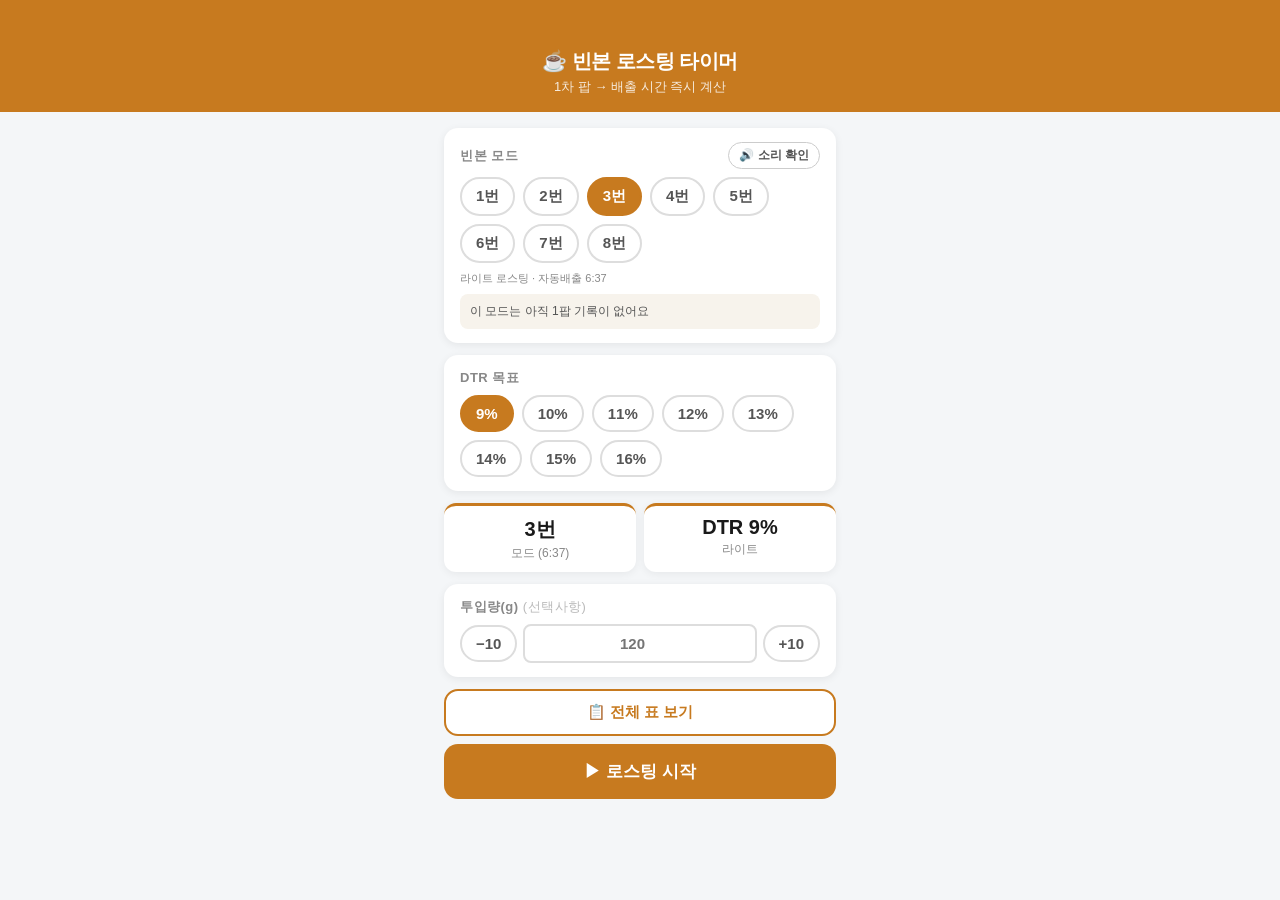
==== binbon_timer.html @ 581e2949 "앱 열 때 새 버전 자동 적용, 버전 표시, 동기화 글자 공간, 타이머 아래 여유 Co-Authored-By: Claude Opus 5.5 <noreply@anthropic.com" ====
<!DOCTYPE html>
<html lang="ko">
<head>
<meta charset="UTF-8">
<meta name="viewport" content="width=device-width, initial-scale=1.0, user-scalable=no">
<meta name="apple-mobile-web-app-capable" content="yes">
<meta name="apple-mobile-web-app-status-bar-style" content="default">
<meta name="apple-mobile-web-app-title" content="빈본타이머">
<title>빈본 로스팅 타이머</title>
<style>
* { margin:0; padding:0; box-sizing:border-box; -webkit-tap-highlight-color:transparent; }
html,body { overflow-x:hidden; width:100%; overscroll-behavior-y:none; }
.pop-hist { margin-top:8px; padding:8px 10px; border-radius:8px; background:#f7f3ec; font-size:12px; color:#555; line-height:1.6; }
.pop-hist .ph-title { font-size:11px; color:#999; font-weight:700; margin-bottom:2px; }
.pop-hist .ph-main { font-size:13px; color:#333; }
.pop-hist .ph-main b { font-size:15px; color:#7A3B10; }
.pop-hist .ph-item { display:inline-block; margin-right:10px; white-space:nowrap; }
.pop-hist .ph-item b { color:#333; }
.pop-hist small { color:#999; font-size:11px; }
.pop-hist .ph-other .ph-item { cursor:pointer; text-decoration:underline dotted #bbb; }
body { font-family:-apple-system,'Apple SD Gothic Neo','Malgun Gothic',sans-serif; background:#f4f6f8; min-height:100vh; display:flex; flex-direction:column; align-items:center; }
.header { width:100%; color:#fff; text-align:center; padding:48px 16px 16px; transition:background 0.3s; position:relative; }
.embedded .header { padding-top:14px; }
.embedded .body { padding-bottom:90px; }
.snd-btn { background:#fff; color:#555; border:1px solid #ccc; border-radius:14px; padding:4px 10px; font-size:12px; font-weight:700; font-family:inherit; cursor:pointer; letter-spacing:0; }
.header h1 { font-size:20px; font-weight:800; letter-spacing:-0.5px; }
.header p { font-size:13px; opacity:0.85; margin-top:3px; }
.body { width:100%; max-width:420px; padding:16px 14px 40px; }
.sec { background:#fff; border-radius:14px; padding:14px 16px; margin-bottom:12px; box-shadow:0 2px 8px rgba(0,0,0,0.07); }
.lbl { font-size:13px; font-weight:700; color:#888; margin-bottom:8px; letter-spacing:0.5px; }
.btn-row { display:flex; gap:8px; flex-wrap:wrap; }
.chip { padding:8px 14px; border-radius:20px; border:2px solid #ddd; background:#fff; color:#555; font-size:15px; font-weight:700; cursor:pointer; font-family:inherit; }
.bean-btn { width:100%; padding:10px 14px; border-radius:10px; border:2px solid #ddd; background:#fff; color:#555; font-size:15px; font-weight:700; cursor:pointer; text-align:left; font-family:inherit; margin-bottom:6px; }
.warn-box { margin-top:10px; font-size:13px; color:#e05c00; font-weight:700; background:#fff8f0; border-radius:8px; padding:8px 12px; }
.info-row { display:flex; gap:8px; margin-bottom:12px; }
.info-card { flex:1; background:#fff; border-radius:12px; padding:10px 12px; text-align:center; box-shadow:0 2px 8px rgba(0,0,0,0.06); }
.info-val { font-size:20px; font-weight:800; color:#1a1a1a; }
.info-lab { font-size:12px; color:#888; margin-top:2px; }
.table-btn { width:100%; padding:12px; border-radius:14px; border:2px solid; background:#fff; font-size:15px; font-weight:700; cursor:pointer; margin-bottom:8px; font-family:inherit; }
.start-btn { width:100%; padding:16px; border-radius:14px; border:none; color:#fff; font-size:17px; font-weight:800; cursor:pointer; font-family:inherit; }
/* 로스팅 화면 */
.timer-box { background:#fff; border-radius:14px; padding:16px 16px 14px; margin-bottom:12px; text-align:center; box-shadow:0 2px 8px rgba(0,0,0,0.07); }
.remain-num { font-size:64px; font-weight:900; color:#1a1a1a; line-height:1; letter-spacing:-3px; }
.remain-lbl-main { font-size:13px; color:#888; margin-bottom:4px; }
.elapsed-lbl { font-size:15px; color:#bbb; margin-top:6px; }
.elapsed-lbl b { color:#999; }
.pop-btn { width:100%; padding:22px; border-radius:14px; border:none; color:#fff; font-size:20px; font-weight:900; cursor:pointer; margin-bottom:12px; font-family:inherit; }
.pop-info { background:#f0f0f0; border-radius:14px; padding:12px 16px; text-align:center; margin-bottom:12px; font-size:15px; color:#555; }
.result-box { border-radius:14px; padding:14px 16px; margin-bottom:12px; text-align:center; border:2px solid; }
.result-title { font-size:13px; font-weight:700; color:#888; margin-bottom:6px; }
.result-main { font-size:64px; font-weight:900; line-height:1; letter-spacing:-3px; }
.result-sub { font-size:13px; color:#666; margin-top:6px; }
.cd-box { border-radius:14px; padding:12px 16px; margin-bottom:12px; text-align:center; border:2px solid; }
.cd-num { font-size:40px; font-weight:900; letter-spacing:-2px; }
.cd-lbl { font-size:13px; color:#666; margin-top:4px; }
.reset-btn { width:100%; padding:14px; border-radius:14px; background:#eee; color:#444; font-size:17px; font-weight:700; border:none; cursor:pointer; font-family:inherit; margin-top:4px; }
/* 인라인 표 — 다열 공용 (설정 모달 / 로스팅 인라인) */
.inline-table-wrap { overflow-x:auto; margin:0 -2px; }
.itbl { width:100%; border-collapse:collapse; font-size:10px; }
.itbl th { padding:5px 2px; text-align:center; color:#fff; font-size:9px; font-weight:700; border-right:1px solid rgba(255,255,255,0.2); }
.itbl th:last-child { border-right:none; }
.itbl th.sel-col { font-size:10px; border-bottom:3px solid rgba(255,255,255,0.85); }
.itbl td { padding:5px 2px; text-align:center; border-bottom:1px solid #f0f0f0; border-right:1px solid #f0f0f0; vertical-align:middle; }
.itbl td:last-child { border-right:none; }
.itbl td.sel-col { background:#f0faf5; }
.itbl tr.is-ref td { background:#f8f8f8; border-top:2px solid; border-bottom:2px solid; }
.itbl tr.is-ref td.sel-col { background:#e4f5ed; }
.itbl tr.is-hit { background:#fffde7 !important; }
.itbl tr.is-hit td { font-weight:800; border-top:2px solid #f57f17; border-bottom:2px solid #f57f17; }
.itbl tr.is-hit td.sel-col { background:#fffde7 !important; }
.dev-b { display:inline-block; border-radius:3px; padding:1px 3px; font-size:9px; font-weight:700; margin-bottom:2px; }
.pop-main { font-size:12px; font-weight:800; line-height:1.2; }
.pop-sub-s { font-size:9px; color:#888; }
.rem-val { font-size:12px; font-weight:800; line-height:1.2; }
.rem-val.over { color:#e05c00; }
.rem-sub-s { font-size:9px; color:#888; }
/* 로스팅 화면 — 3열 와이드 표 */
.itbl.wide { font-size:13px; }
.itbl.wide th { padding:8px 4px; font-size:11px; }
.itbl.wide th.sel-col { font-size:12px; }
.itbl.wide td { padding:7px 4px; }
.itbl.wide .dev-b { font-size:11px; padding:2px 5px; margin-bottom:3px; }
.itbl.wide .pop-main { font-size:15px; }
.itbl.wide .pop-sub-s { font-size:10px; }
.itbl.wide .rem-val { font-size:15px; }
.itbl.wide .rem-sub-s { font-size:10px; }
.tbl-legend { margin-top:8px; padding:8px 10px; background:#f8f8f8; border-radius:8px; }
.tbl-legend p { font-size:10px; color:#444; line-height:1.8; }
.tbl-warn { margin-top:6px; font-size:10px; color:#c05000; font-weight:600; background:#fff8f0; border-radius:6px; padding:5px 8px; }
/* 설정화면 모달 */
.modal-overlay { position:fixed; top:0; left:0; width:100%; height:100%; background:rgba(0,0,0,0.55); z-index:100; display:flex; align-items:flex-end; }
.modal { background:#fff; width:100%; max-height:88vh; border-radius:20px 20px 0 0; overflow-y:auto; padding:16px 12px 32px; }
.modal-header { display:flex; justify-content:space-between; align-items:center; margin-bottom:8px; padding:0 4px; }
.modal-title { font-size:17px; font-weight:800; }
.modal-close { font-size:24px; color:#888; cursor:pointer; padding:2px 8px; line-height:1; }
.modal-meta { font-size:13px; color:#888; text-align:center; margin-bottom:10px; }
.pred-box{background:#eef4fb;border:1px solid #c5d8ee;border-radius:10px;padding:9px 11px;margin-top:8px;font-size:13px;color:#24476b;line-height:1.5}
.pred-box b{color:#0d3c6e}
.pred-src{font-size:11px;color:#6b86a3}
.pred-warn{margin-top:4px;color:#b3261e;font-size:12px;font-weight:700}
.zone-note{margin-top:6px;font-size:14px;font-weight:800;color:#1565c0}
.early-warn{margin:-4px 0 10px;text-align:center;font-size:12px;color:#b3261e}
.realpop-row{display:flex;justify-content:flex-end;align-items:center;gap:6px;margin:-4px 2px 12px;font-size:11px;color:#999}
.realpop-btn{padding:5px 10px;border-radius:8px;border:1px solid #bbb;background:#fff;color:#555;font-size:12px;font-weight:700;font-family:inherit;cursor:pointer}
.realpop-btn:disabled{opacity:.35}
</style>
</head>
<body>
<div class="header" id="hdr">
  <h1 id="hdr-title">☕ 빈본 로스팅 타이머</h1>
  <p id="hdr-sub">1차 팝 → 배출 시간 즉시 계산</p>
</div>
<div class="body" id="app"></div>
<div id="modal-area"></div>

<script>
let beansList=[],roastsList=[];
if(window.parent!==window)document.documentElement.classList.add('embedded');  // 커피 로그 안에서는 머리 여백 줄임

/* ── 지난 1팝 기록 (2026-11-04) ──
   로스팅 기록의 pop_time은 빈본 화면의 '잔여'(time_basis '진행'이면 경과 → 잔여로 환산).
   프로세스는 생두 목록의 process로 분류. 평균은 기록 5건 이상이면 IQR 이상치 제외 */
let _popRows=null;
function _sec(t){const p=String(t||'').trim().split(':');return p.length===2?(+p[0])*60+(+p[1]):null;}
function _norm(s){return String(s||'').toLowerCase().replace(/[\s\[\]().,·_#-]/g,'');}
function procGroup(p,name){
  const s=(p||'')+' '+(name||'');
  if(/anaerobic|무산소|carbonic|thermal|infus|double ferm/i.test(s))return '무산소';
  if(/natural|내추럴|cascada/i.test(s))return '내추럴';
  if(/honey|허니/i.test(s))return '허니';
  if(/wash|워시드/i.test(s))return '워시드';
  return '기타';
}
function findBeanFor(name){
  const k=_norm(name);
  return beansList.find(b=>b.name===name)||beansList.find(b=>_norm(b.name)===k)
    ||beansList.find(b=>{const bk=_norm(b.name);return bk.startsWith(k)||k.startsWith(bk);});
}
function popRows(){
  if(_popRows)return _popRows;
  _popRows=[];
  roastsList.forEach(r=>{
    const m=+r.mode;if(!MODES[m]||!r.pop_time)return;
    const ae=MODES[m].autoEject,t=_sec(r.pop_time);if(t===null)return;
    const rem=r.time_basis==='진행'?ae-t:t;if(!(rem>0&&rem<ae))return;
    const b=findBeanFor(r.bean_name);
    _popRows.push({m,rem,bean:b?b.name:r.bean_name,proc:procGroup(b&&b.process,r.bean_name)});
  });
  return _popRows;
}
function popAvg(list){
  let a=list.slice().sort((x,y)=>x-y);
  if(a.length>=5){const q=p=>{const i=(a.length-1)*p,l=Math.floor(i),h=Math.ceil(i);return a[l]+(a[h]-a[l])*(i-l);};
    const q1=q(.25),q3=q(.75),k=1.5*(q3-q1);a=a.filter(x=>x>=q1-k&&x<=q3+k);}
  return a.reduce((s,x)=>s+x,0)/a.length;
}
/* ── 예상 1팝 · 주의 (2026-11-07) ──
   같은 생두(같은 묶음 구매분 포함)+같은 모드 → 같은 생두 다른 모드 → 같은 모드+같은 프로세스 평균.
   1팝 시점을 믿기 어려운 옛 기록(pop_unreliable)은 뺌. 값은 경과(초) */
function beanFamily(name){
  const b=findBeanFor(name);if(!b)return {ids:new Set(),names:new Set([name])};
  const fam=beansList.filter(x=>x.id===b.id||(b.group_name&&x.group_name===b.group_name));
  return {ids:new Set(fam.map(x=>x.id)),names:new Set(fam.map(x=>x.name)),bean:b,multi:fam.length>1};
}
function roastInFamily(r,f){return r.bean_id?f.ids.has(r.bean_id):f.names.has(r.bean_name);}
function roastPopElapsed(r){
  const m=+r.mode;if(!MODES[m]||!r.pop_time)return null;
  const ae=MODES[m].autoEject,t=_sec(r.pop_time);if(t===null)return null;
  const rem=r.time_basis==='진행'?ae-t:t;if(!(rem>0&&rem<ae))return null;
  return ae-rem;
}
let _predKey='',_predVal=null;
function predictPop(beanName,modeKey){
  const key=beanName+'|'+modeKey+'|'+roastsList.length;
  if(key===_predKey)return _predVal;
  _predKey=key;_predVal=null;
  if(!beanName)return null;
  const f=beanFamily(beanName);
  const mine=roastsList.filter(r=>roastInFamily(r,f));
  const ok=mine.filter(r=>!r.pop_unreliable);
  const same=ok.filter(r=>+r.mode===modeKey).map(roastPopElapsed).filter(x=>x!=null);
  let out=null;
  if(same.length)out={min:Math.min(...same),max:Math.max(...same),n:same.length,src:`같은 생두·${modeKey}번 모드 ${same.length}회`+(f.multi?' (다른 구매분 포함)':'')};
  else{
    const oth=ok.filter(r=>MODES[+r.mode]).map(r=>({m:+r.mode,e:roastPopElapsed(r)})).filter(x=>x.e!=null);
    if(oth.length){const es=oth.map(x=>x.e);out={min:Math.min(...es),max:Math.max(...es),n:oth.length,src:`같은 생두 다른 모드(${[...new Set(oth.map(x=>x.m))].sort().join('·')}번) ${oth.length}회 — 참고용`};}
    else{
      const proc=procGroup(f.bean&&f.bean.process,beanName);
      const rows=popRows().filter(r=>r.m===modeKey&&r.proc===proc);
      if(rows.length){const avg=MODES[modeKey].autoEject-popAvg(rows.map(r=>r.rem));out={min:Math.round(avg),max:Math.round(avg),n:rows.length,src:`${modeKey}번 모드·${proc} 평균 ${rows.length}회`};}
    }
  }
  // 주의: 이 생두(묶음)의 가짜 팝 · 1팝 소리 약함
  const warns=[];
  const fp=mine.filter(r=>r.false_pop);
  if(fp.length){const pts=[].concat(...fp.map(r=>(r.false_pop_times||[]).map(t=>'잔여 '+t))).concat(fp.map(r=>r.false_pop_note).filter(Boolean));
    warns.push(`가짜 팝 있었음 ${fp.length}회${pts.length?' — '+[...new Set(pts)].join(' · '):''}`);}
  const wp=mine.filter(r=>r.weak_pop).length;if(wp)warns.push(`1팝 소리 약함 ${wp}회`);
  _predVal=out||warns.length?{...(out||{}),has:!!out,warns}:null;
  return _predVal;
}
function predHtml(){
  const p=predictPop(S.beanName,S.modeKey);if(!p)return '';
  const ae=MODES[S.modeKey].autoEject;
  const rng=p.has?(p.min===p.max?`경과 <b>${fmt(p.min)}</b> (잔여 ${fmt(ae-p.min)})`:`경과 <b>${fmt(p.min)} ~ ${fmt(p.max)}</b> (잔여 ${fmt(ae-p.min)} ~ ${fmt(ae-p.max)})`):'';
  return `<div class="pred-box">${p.has?`🔔 예상 1팝 ${rng}<div class="pred-src">${p.src} · 30초 전부터 알려줌</div>`:''}${p.warns.map(w=>`<div class="pred-warn">⚠ ${w}</div>`).join('')}</div>`;
}
// 모드 아래: 프로세스별 평균 1팝 (신규 생두 참고용)
function modePopHtml(){
  const rows=popRows().filter(r=>r.m===S.modeKey);
  if(!rows.length)return `<div class="pop-hist">이 모드는 아직 1팝 기록이 없어요</div>`;
  const parts=['워시드','내추럴','허니','무산소','기타'].map(p=>{
    const a=rows.filter(r=>r.proc===p).map(r=>r.rem);
    return a.length?`<span class="ph-item"><b>${p}</b> ${fmt(popAvg(a))} <small>${a.length}회</small></span>`:'';
  }).join('');
  return `<div class="pop-hist"><div class="ph-title">1팝 평균 (빈본 잔여)</div>${parts}</div>`;
}
// 생두 선택 아래: 이 생두의 지난 1팝
function beanPopHtml(){
  if(!S.beanName)return '';
  const all=popRows().filter(r=>r.bean===S.beanName);
  const b=beansList.find(x=>x.name===S.beanName);
  const proc=procGroup(b&&b.process,S.beanName);
  if(!all.length)return `<div class="pop-hist">이 생두는 1팝 기록이 없어요 — 위 <b>${proc}</b> 평균을 참고하세요</div>`;
  const cur=all.filter(r=>r.m===S.modeKey).map(r=>r.rem);
  const curHtml=cur.length
    ?`<div class="ph-main">${MODES[S.modeKey].label} 모드 1팝 평균 <b>${fmt(popAvg(cur))}</b> <small>(${cur.length}회${cur.length>1?`, ${fmt(Math.min(...cur))}~${fmt(Math.max(...cur))}`:''})</small></div>`
    :`<div class="ph-main">${MODES[S.modeKey].label} 모드로는 아직 안 볶았어요 — ${proc} 평균 참고</div>`;
  const others=[...new Set(all.map(r=>r.m))].filter(m=>m!==S.modeKey).sort((x,y)=>x-y).map(m=>{
    const a=all.filter(r=>r.m===m).map(r=>r.rem);
    return `<span class="ph-item" onclick="S.modeKey=${m};S.dtr=MODE_DTRS[${m}].list[0];render()">${m}번 ${fmt(popAvg(a))} <small>${a.length}회</small></span>`;
  }).join('');
  return `<div class="pop-hist"><div class="ph-title">이 생두의 지난 1팝 (빈본 잔여 · ${proc})</div>${curHtml}${others?`<div class="ph-other">다른 모드: ${others}</div>`:''}</div>`;
}
window.addEventListener('message',function(e){
  if(!e.data)return;
  // 상단 미니바(부모창)의 1차 팝 버튼
  if(e.data.type==='timer_pop'){
    if(S.screen==='running'&&S.popElapsed===null)handlePop();
    return;
  }
  if(e.data.type==='timer_realpop'){handleRealPop();render();return;}
  // 부모창(빈본 탭 계획)에서 다음 배치 값 넣기 — 시작 화면일 때만
  if(e.data.type==='plan_apply'){
    if(S.screen!=='setup')return;
    const d=e.data;
    if(d.bean_name&&beansList.some(b=>b.name===d.bean_name))S.beanName=d.bean_name;
    if(MODES[d.mode]){S.modeKey=d.mode;}
    if(d.dtr)S.dtr=+d.dtr;
    if(d.input_g)S.inputG=String(d.input_g);
    S.planLabel=d.label||'';
    render();return;
  }
  if(e.data.type!=='beans_list')return;
  beansList=e.data.beans||[];
  if(e.data.roasts)roastsList=e.data.roasts;
  _popRows=null;  // 생두/로스팅 목록이 바뀌면 1팝 통계 다시 계산
  if(S.screen==='setup')render();
});

// 로스팅 중 상태를 부모창(커피 로그)에 전달 → 다른 탭에서 상단 미니바로 표시
function postTimerState(){
  if(window.parent===window)return;
  const ae=MODES[S.modeKey].autoEject;
  window.parent.postMessage({type:'timer_state',
    active:S.screen!=='setup',mode:MODES[S.modeKey].label,dtr:S.dtr,
    remain:Math.max(0,ae-S.elapsed),popped:S.popElapsed!==null,
    over:!!(S.result&&S.result.over),countdown:S.countdown,countdownDone:S.countdownDone,
    zone:inPopZone(),realLock:S.popElapsed!==null?realPopLockLeft():0},'*');
}

// 로스팅 중 아래로 당겨 새로고침 차단 (타이머가 날아가면 안 됨)
let _tY=0,_tX=0;
document.addEventListener('touchstart',e=>{_tY=e.touches[0].clientY;_tX=e.touches[0].clientX;},{passive:true});
document.addEventListener('touchmove',e=>{
  if(S.screen==='setup')return;
  const dy=e.touches[0].clientY-_tY,dx=e.touches[0].clientX-_tX;
  if(dy<=0||Math.abs(dy)<Math.abs(dx))return;
  if((window.scrollY||document.documentElement.scrollTop)>0)return;
  for(let el=e.target;el&&el!==document.body;el=el.parentElement){if(el.scrollTop>0)return;}
  e.preventDefault();
},{passive:false});

const MODES = {
  1:{label:"1번",autoEject:460},
  2:{label:"2번",autoEject:445},
  3:{label:"3번",autoEject:397},
  4:{label:"4번",autoEject:406},
  5:{label:"5번",autoEject:470},
  6:{label:"6번",autoEject:363},
  7:{label:"7번",autoEject:406},
  8:{label:"8번",autoEject:459},
};
// 모드별 DTR 선택 목록 (2026-08-24 확정: 원두종류 대신 모드+DTR로만 구성)
const MODE_DTRS = {
  1:{group:"라이트",list:[9,10,11,12,13,14,15,16]},      // 2026-11-04: 9% 추가, 17%↑ 삭제
  2:{group:"라이트",list:[9,10,11,12,13,14,15,16]},             // 2026-11-07: 9% 추가
  3:{group:"라이트",list:[9,10,11,12,13,14,15,16]},             // 2026-11-07: 9% 추가
  4:{group:"미디움",list:[12,13,14,15,16,17,18,19]},            // 2026-11-07: 12~19 1%씩
  5:{group:"미디움",list:[13,14,15,16,17,18,19,20]},            // 2026-11-07: 13~20 1%씩
  6:{group:"미디움",list:[15,16,17,18,19,20,22,24]},            // 2026-11-07: 15~20 + 22·24, 다크→미디움
  7:{group:"다크",list:[18,20,22,24,26,28]},             // 2026-11-04: 18% 추가, 30%↑ 삭제
  8:{group:"다크",list:[20,22,24,26,28,30,32,34]},       // 2026-11-04: 20% 추가, 35% 삭제
};
const GROUP_COLOR = {"라이트":"#C77A1F","미디움":"#7A3B10","다크":"#4A2408"};
function currentGroup(){return MODE_DTRS[S.modeKey].group;}
function currentColor(){return GROUP_COLOR[currentGroup()];}
const POP_ROWS = {
  1:{rows:[70,65,60,55,50,45,40,35,30],center:50},
  2:{rows:[75,70,65,60,55,50,45,40,35],center:55},
  3:{rows:[87,82,77,72,67,62,57,52,47],center:67},
  4:{rows:[91,86,81,76,71,66,61,56,51],center:71},
  5:{rows:[110,105,100,95,90,85,80,75,70],center:90},
  6:{rows:[123,118,113,108,103,98,93,88,83],center:103},
  7:{rows:[131,126,121,116,111,106,101,96,91],center:111},
  8:{rows:[149,144,139,134,129,124,119,114,109],center:129},
};
let S={screen:"setup",modeKey:3,dtr:MODE_DTRS[3].list[0],
  elapsed:0,popElapsed:null,result:null,countdown:null,countdownDone:false,showTable:false,
  beanName:'',inputG:'',outputG:'100'};
let timerIv=null,cdIv=null,startTime=null,audioCtx=null,wakeLock=null;

async function requestWakeLock(){
  try{
    wakeLock=await navigator.wakeLock.request('screen');
    wakeLock.addEventListener('release',()=>{wakeLock=null;});
  }catch(e){}
}
function releaseWakeLock(){
  if(wakeLock){wakeLock.release().catch(()=>{});wakeLock=null;}
}
document.addEventListener('visibilitychange',()=>{
  if(document.visibilityState==='visible'){
    if(S.screen==='running'&&!wakeLock)requestWakeLock();
    if(audioCtx&&audioCtx.state!=='running')audioCtx.resume();
    if(S.screen==='running'&&_silentEl&&_silentEl.paused){const pr=_silentEl.play();if(pr&&pr.catch)pr.catch(()=>{});}
  }
});

function fmt(s){
  const a=Math.abs(Math.round(s)),m=Math.floor(a/60),sec=a%60;
  return `${m}:${String(sec).padStart(2,"0")}`;
}
function calcEject(popSec,dtr,autoEject){
  const ej=popSec/(1-dtr/100),dev=Math.round(ej-popSec),rem=autoEject-Math.round(ej);
  return{dev,rem,over:rem<0,ejSec:Math.round(ej)};
}
/* ── 아이폰 무음 모드에서도 소리 (2026-11-07) ──
   iOS는 무음 스위치가 켜져 있으면 웹 소리(Web Audio)를 끔 → 로스팅 시작·소리 확인 버튼을 누를 때
   ① 오디오 세션을 '재생'으로 지정(Safari 17+) ② 소리 없는 오디오를 반복 재생(옛 iOS용) 해서 음악처럼 나오게 함.
   동기 호출만 하고 기다리지 않음 → 시작 버튼 동작은 그대로 */
let _silentEl=null;
function silentWavURL(){
  const n=4000,buf=new Uint8Array(44+n),v=new DataView(buf.buffer);
  const w=(o,t)=>{for(let i=0;i<t.length;i++)buf[o+i]=t.charCodeAt(i);};
  w(0,'RIFF');v.setUint32(4,36+n,true);w(8,'WAVE');w(12,'fmt ');v.setUint32(16,16,true);v.setUint16(20,1,true);v.setUint16(22,1,true);
  v.setUint32(24,8000,true);v.setUint32(28,8000,true);v.setUint16(32,1,true);v.setUint16(34,8,true);w(36,'data');v.setUint32(40,n,true);
  buf.fill(128,44);let b='';buf.forEach(x=>b+=String.fromCharCode(x));return 'data:audio/wav;base64,'+btoa(b);
}
function unlockAudio(){
  try{if(navigator.audioSession)navigator.audioSession.type='playback';}catch(e){}
  try{
    if(!_silentEl){_silentEl=new Audio(silentWavURL());_silentEl.loop=true;_silentEl.setAttribute('playsinline','');_silentEl.preload='auto';}
    const pr=_silentEl.play();if(pr&&pr.catch)pr.catch(()=>{});
  }catch(e){}
  try{
    if(!audioCtx)audioCtx=new(window.AudioContext||window.webkitAudioContext)();
    if(audioCtx.state!=='running')audioCtx.resume();
  }catch(e){}
}
function stopSilentAudio(){try{if(_silentEl)_silentEl.pause();}catch(e){}}
function soundCheck(){unlockAudio();beep(880,0.18,0.9);setTimeout(()=>beep(1200,0.3,1),250);}
function beep(freq=880,dur=0.15,vol=0.7){
  try{
    if(!audioCtx)audioCtx=new(window.AudioContext||window.webkitAudioContext)();
    if(audioCtx.state==='suspended')audioCtx.resume();
    const o=audioCtx.createOscillator(),g=audioCtx.createGain();
    o.connect(g);g.connect(audioCtx.destination);
    o.frequency.value=freq;
    g.gain.setValueAtTime(vol,audioCtx.currentTime);
    g.gain.exponentialRampToValueAtTime(0.001,audioCtx.currentTime+dur);
    o.start();o.stop(audioCtx.currentTime+dur);
  }catch(e){}
}

function isSoldOut(b){return b&&b.status==='소진';}
function selectedSoldOut(){return !!S.beanName&&isSoldOut(beansList.find(b=>b.name===S.beanName));}
// 생두 선택 단계에서 소진 여부 확인 (로스팅 시작 버튼은 빈본 구동 직후 누르므로 절대 막지 않음)
function selectBean(sel){
  const name=sel.value;
  if(name&&isSoldOut(beansList.find(b=>b.name===name))
     &&!confirm(`'${name}'은(는) 재고가 소진된 생두입니다.\n그래도 이 생두로 로스팅할까요?`)){
    sel.value=S.beanName;return;
  }
  S.beanName=name;render();
}
function doStart(){
  clearInterval(timerIv);clearInterval(cdIv);
  Object.assign(S,{elapsed:0,popElapsed:null,result:null,countdown:null,countdownDone:false,showTable:false,screen:"running",
    falsePops:[],popAt:0,zoneAlerted:false,earlyWarn:false,predRun:_predVal&&_predVal.has?_predVal:null});
  startTime=Date.now();
  unlockAudio();   // 무음 모드에서도 알림 소리 (버튼 누른 순간에만 켤 수 있음)
  timerIv=setInterval(()=>{S.elapsed=Math.floor((Date.now()-startTime)/1000);zoneTick();render();},200);
  requestWakeLock();
  beep(660,0.2);render();
  window.scrollTo(0,0);
}
/* 1팝 예상 구간: 예상 최소 30초 전부터 (소리 1번) */
function inPopZone(){const p=S.predRun;return !!(p&&S.popElapsed===null&&S.elapsed>=p.min-30);}
function zoneTick(){if(inPopZone()&&!S.zoneAlerted){S.zoneAlerted=true;beep(1000,0.25,0.8);}}
function handlePop(){
  if(S.popElapsed!==null)return;
  S.popElapsed=S.elapsed;S.popAt=Date.now();beep(660,0.2);
  S.earlyWarn=!!(S.predRun&&S.popElapsed<S.predRun.min-60);
  startEjectCountdown();
}
/* 가짜 팝이었을 때: 지금을 진짜 1팝으로. 앞 시점은 가짜로 남김. 1팝 직후 3초는 잠금 */
function realPopLockLeft(){return Math.max(0,3-Math.floor((Date.now()-(S.popAt||0))/1000));}
function handleRealPop(){
  if(S.screen!=='running'||S.popElapsed===null||realPopLockLeft()>0)return;
  (S.falsePops=S.falsePops||[]).push(S.popElapsed);
  S.popElapsed=S.elapsed;S.popAt=Date.now();S.earlyWarn=false;beep(660,0.2);
  startEjectCountdown();
}
function startEjectCountdown(){
  clearInterval(cdIv);S.countdown=null;S.countdownDone=false;
  const ae=MODES[S.modeKey].autoEject;
  S.result=calcEject(S.popElapsed,S.dtr,ae);
  if(!S.result.over){
    const target=S.result.ejSec;
    cdIv=setInterval(()=>{
      const left=target-Math.floor((Date.now()-startTime)/1000);
      S.countdown=left;
      if(left<=10&&left>0)beep(880,0.12,0.6);
      if(left<=0){
        clearInterval(cdIv);S.countdownDone=true;
        [0,500,1000,1500,2000,2500].forEach(t=>setTimeout(()=>beep(1200,0.4,1),t));
      }
      render();
    },500);
  }
  render();
}
function handleReset(){
  clearInterval(timerIv);clearInterval(cdIv);stopSilentAudio();
  releaseWakeLock();
  Object.assign(S,{screen:"setup",elapsed:0,popElapsed:null,result:null,countdown:null,countdownDone:false,showTable:false,outputG:'100'});
  render();
  window.scrollTo(0,0);
}

function adjOutput(delta){
  const cur=parseFloat(S.outputG)||0;
  S.outputG=String(Math.max(0.1,Math.round((cur+delta)*10)/10));
  render();
}
function setOutput(v){S.outputG=String(v);render();}

function calcTimerDtrLoss(){
  const ae=MODES[S.modeKey].autoEject;
  const popSec=S.popElapsed;
  const ejSec=S.result?S.result.ejSec:null;
  let dtr=null,loss=null;
  if(popSec!==null&&S.result){
    dtr=S.result.over?((ae-popSec)/ae*100).toFixed(1):String(S.dtr);  // 목표대로면 목표값, 자동배출이면 1팝 잔여÷자동배출
  }
  const ig=parseFloat(S.inputG)||0;
  const og=parseFloat(S.outputG)||0;
  if(ig>0&&og>0) loss=((ig-og)/ig*100).toFixed(1);
  return{dtr,loss};
}

function sendRoastLog(){
  const ae=MODES[S.modeKey].autoEject;
  const {dtr,loss}=calcTimerDtrLoss();
  const popSec=S.popElapsed;
  const ejSec=S.result?S.result.ejSec:null;
  const fmtRem=s=>s!==null?fmt(ae-s):null;
  // 시작 = 로스팅 시작 버튼 누른 시각, 끝 = 배출 시각(계산된 배출, 1팝 없음/초과면 자동배출)
  const st=new Date(startTime||Date.now());
  const endSec=(S.result&&!S.result.over&&ejSec!==null)?ejSec:ae;
  const hm=d=>String(d.getHours()).padStart(2,'0')+':'+String(d.getMinutes()).padStart(2,'0');
  const data={
    date:st.getFullYear()+'-'+String(st.getMonth()+1).padStart(2,'0')+'-'+String(st.getDate()).padStart(2,'0'),
    start_time:startTime?hm(st):'',
    end_time:startTime?hm(new Date(startTime+endSec*1000)):'',
    bean_name:S.beanName||'',
    mode:String(S.modeKey),
    input_g:S.inputG||'',
    output_g:S.outputG||'',
    pop_time:popSec!==null?fmtRem(popSec):'',
    // 목표가 자동배출을 넘으면(over) 자동배출 시점(잔여 0:00)에 나온 것 — 예전엔 음수가 양수로 뒤집혀 기록됐음
    eject_time:ejSec!==null?(S.result&&S.result.over?'0:00':fmtRem(ejSec)):'',
    dtr_target:(S.result&&!S.result.over)?String(S.dtr):'',
    eject_auto:!!(S.result&&S.result.over),
    false_pop:(S.falsePops||[]).length>0,
    false_pop_times:(S.falsePops||[]).map(e=>fmt(ae-e)),
    dtr_pct:dtr||'',
    loss_pct:loss||'',
  };
  window.parent.postMessage({type:'roast_done',data},'*');
}
function toggleTable(){S.showTable=!S.showTable;render();}

// ── 로스팅 화면용: 선택 DTR 중심으로 3열만 추출 ──────────────
function getDisplayDtrs(dtrs,selectedDtr){
  if(dtrs.length<=3)return dtrs;
  const idx=dtrs.indexOf(selectedDtr);
  if(idx===-1)return dtrs.slice(0,3);
  let start=Math.max(0,idx-1);
  if(start+3>dtrs.length)start=dtrs.length-3;
  return dtrs.slice(start,start+3);
}

// ── 표 HTML (설정화면 모달: displayDtrs=null → 전체열 / 로스팅: 3열+wide) ──
function buildTableHtml(hitRemain,displayDtrs){
  const ae=MODES[S.modeKey].autoEject;
  const color="#7A3B10";
  const {rows,center}=POP_ROWS[S.modeKey];
  const dtrs=displayDtrs||MODE_DTRS[S.modeKey].list;
  const wide=!!displayDtrs;

  const rowsHtml=rows.map(pr=>{
    const popSec=ae-pr;
    const isRef=pr===center;
    const isHit=hitRemain!==null&&pr===hitRemain;
    let trClass=isHit?"is-hit":isRef?"is-ref":"";

    const cols=dtrs.map(dtr=>{
      const isSel=dtr===S.dtr;
      const {dev,rem,over,ejSec}=calcEject(popSec,dtr,ae);
      const remStr=over?`+${fmt(Math.abs(rem))}`:fmt(rem);
      const devBg=over?"#ffe0d0":(isSel?"#c8e8dc":"#e6f2ee");
      const devCol=over?"#c05000":color;
      return `<td class="${isSel?"sel-col":""}">
        <div class="dev-b" style="background:${devBg};color:${devCol}">${dev}초</div>
        <div class="rem-val${over?" over":""}">${remStr}</div>
        <div class="rem-sub-s">(${fmt(ejSec)})</div>
      </td>`;
    }).join("");

    const refB=isRef?`<div style="display:inline-block;background:${color};color:#fff;font-size:8px;font-weight:700;border-radius:3px;padding:1px 4px;margin-top:2px">기준</div>`:"";
    const hitB=isHit?`<div style="display:inline-block;background:#f57f17;color:#fff;font-size:8px;font-weight:700;border-radius:3px;padding:1px 4px;margin-top:2px">▶현재</div>`:"";

    return `<tr class="${trClass}" style="${isRef?`border-color:${color}`:""}">
      <td>
        <div class="pop-main" style="color:${color}">${fmt(pr)}</div>
        <div class="pop-sub-s">(${fmt(popSec)})</div>
        ${refB}${hitB}
      </td>${cols}
    </tr>`;
  }).join("");

  return `
    <div class="inline-table-wrap">
      <table class="itbl${wide?" wide":""}">
        <thead><tr>
          <th style="background:${color}">1차팝<br><span style="font-size:8px;opacity:0.8">남은(경과)</span></th>
          ${dtrs.map(d=>`<th class="${d===S.dtr?"sel-col":""}" style="background:${color};${d===S.dtr?'':'opacity:0.72;'}">DTR ${d}%${d===S.dtr?" ★":""}<br><span style="font-size:8px;opacity:0.85">발달·남은(경과)</span></th>`).join("")}
        </tr></thead>
        <tbody>${rowsHtml}</tbody>
      </table>
    </div>
    <div class="tbl-warn">+표시 → 자동배출(${fmt(ae)}) 초과 · 강제배출 불가</div>
  `;
}

function render(){
  const app=document.getElementById("app");
  const hdr=document.getElementById("hdr");
  const hdrT=document.getElementById("hdr-title");
  const hdrS=document.getElementById("hdr-sub");
  const modalArea=document.getElementById("modal-area");
  const mode=MODES[S.modeKey];
  const group=currentGroup();
  const color=currentColor();

  // 설정화면 모달
  if(S.screen==="setup"&&S.showTable){
    modalArea.innerHTML=`
      <div class="modal-overlay" onclick="if(event.target===this)toggleTable()">
        <div class="modal">
          <div class="modal-header">
            <div class="modal-title" style="color:${color}">${mode.label}번 · ${group} · DTR ${S.dtr}% 선택중</div>
            <div class="modal-close" onclick="toggleTable()">✕</div>
          </div>
          <div class="modal-meta">자동배출 ${fmt(mode.autoEject)} · 남은시간 기준 · 괄호=경과 · ★=선택된 DTR</div>
          ${buildTableHtml(null)}
        </div>
      </div>`;
  } else {
    modalArea.innerHTML="";
  }

  if(S.screen==="setup"){
    hdr.style.background=color;
    hdrT.textContent="☕ 빈본 로스팅 타이머";
    hdrS.textContent="1차 팝 → 배출 시간 즉시 계산";
    const dtrList=MODE_DTRS[S.modeKey].list;
    app.innerHTML=`
      <div class="sec">
        <div class="lbl" style="display:flex;justify-content:space-between;align-items:center">빈본 모드<button class="snd-btn" onclick="soundCheck()">🔊 소리 확인</button></div>
        <div class="btn-row">
          ${Object.entries(MODES).map(([k,v])=>{
            const c=GROUP_COLOR[MODE_DTRS[+k].group];
            return `<button class="chip" style="${S.modeKey===+k?`background:${c};border-color:${c};color:#fff`:""}"
              onclick="S.modeKey=${k};S.dtr=MODE_DTRS[${k}].list[0];render()">${v.label}</button>`;
          }).join("")}
        </div>
        <div style="font-size:11px;color:#888;margin-top:8px">${group} 로스팅 · 자동배출 ${fmt(mode.autoEject)}</div>
        ${modePopHtml()}
      </div>
      <div class="sec">
        <div class="lbl">DTR 목표</div>
        <div class="btn-row">
          ${dtrList.map(d=>`
            <button class="chip" style="${S.dtr===d?`background:${color};border-color:${color};color:#fff`:""}"
              onclick="S.dtr=${d};render()">${d}%</button>`).join("")}
        </div>
      </div>
      <div class="info-row">
        <div class="info-card" style="border-top:3px solid ${color}">
          <div class="info-val">${mode.label}</div>
          <div class="info-lab">모드 (${fmt(mode.autoEject)})</div>
        </div>
        <div class="info-card" style="border-top:3px solid ${color}">
          <div class="info-val">DTR ${S.dtr}%</div>
          <div class="info-lab">${group}</div>
        </div>
      </div>
      ${beansList.length?`
      <div class="sec">
        <div class="lbl">생두 선택 <span style="color:#bbb;font-weight:400">(선택사항)</span></div>
        <select style="width:100%;padding:9px 10px;border-radius:8px;border:2px solid #ddd;font-size:13px;font-weight:600;color:#333;background:#fff;font-family:inherit" onchange="selectBean(this)">
          <option value="">선택 안 함</option>
          ${(()=>{
            // 재고 있는 생두: 원산지별 그룹 / 소진 생두: 맨 아래 별도 그룹 (2026-11-04)
            const byOrigin={};
            beansList.filter(b=>!isSoldOut(b)).forEach(b=>{
              const o=b.origin||"기타";
              (byOrigin[o]=byOrigin[o]||[]).push(b);
            });
            const opt=(b,suffix)=>`<option value="${b.name}"${S.beanName===b.name?' selected':''}>${b.name}${suffix}</option>`;
            const inStock=Object.keys(byOrigin).sort((a,b)=>a.localeCompare(b,"ko"))
              .map(origin=>{
                const beans=byOrigin[origin].slice().sort((a,b)=>a.name.localeCompare(b.name,"ko"));
                return `<optgroup label="${origin}">${beans.map(b=>opt(b,'')).join('')}</optgroup>`;
              }).join('');
            const soldOut=beansList.filter(isSoldOut).slice()
              .sort((a,b)=>(a.origin||"기타").localeCompare(b.origin||"기타","ko")||a.name.localeCompare(b.name,"ko"));
            return inStock+(soldOut.length?`<optgroup label="── 재고 없음 (소진) ──">${soldOut.map(b=>opt(b,' (소진)')).join('')}</optgroup>`:'');
          })()}
        </select>
        ${selectedSoldOut()?`<div style="margin-top:6px;padding:7px 10px;border-radius:8px;background:#fff3e0;color:#c05000;font-size:12px;font-weight:600">⚠ 재고가 소진된 생두예요.</div>`:''}
        ${predHtml()}
        ${beanPopHtml()}
      </div>`:``}
      <div class="sec">
        <div class="lbl">투입량(g) <span style="color:#bbb;font-weight:400">(선택사항)</span></div>
        <div style="display:flex;gap:6px;align-items:center">
          <button class="chip" onclick="S.inputG=String(Math.max(0,(+S.inputG||0)-10));render()">−10</button>
          <input type="number" value="${S.inputG}" placeholder="120"
            style="flex:1;min-width:0;padding:9px 10px;border-radius:8px;border:2px solid #ddd;font-size:15px;font-weight:700;text-align:center;font-family:inherit"
            oninput="S.inputG=this.value">
          <button class="chip" onclick="S.inputG=String(Math.max(0,(+S.inputG||0)+10));render()">+10</button>
        </div>
      </div>
      <button class="table-btn" style="border-color:${color};color:${color}" onclick="toggleTable()">
        📋 ${S.showTable?"표 닫기":"전체 표 보기"}</button>
      <button class="start-btn" style="background:${color}" onclick="doStart()">▶ 로스팅 시작</button>

    `;
  } else {
    // ── 로스팅 화면 ──
    const zone=inPopZone();
    const hdrBg=S.popElapsed!==null?(S.result?.over?"#e05c00":color):(zone?"#1565c0":"#333");
    hdr.style.background=hdrBg;
    hdrT.textContent=S.popElapsed===null?(zone?"🔔 1팝 예상 구간":"🔥 로스팅 중..."):(S.result?.over?"⚠ 자동배출 초과":"✅ 배출 시간");
    hdrS.textContent=`${mode.label} · DTR ${S.dtr}% · ${group}`;
    const remDisplay=Math.max(0,mode.autoEject-S.elapsed);

    // 1차팝 하이라이트 행
    let hitRemain=null;
    if(S.popElapsed!==null){
      hitRemain=Math.round((mode.autoEject-S.popElapsed)/5)*5;
    }

    let resultHtml="";
    if(S.result){
      const r=S.result;
      const rc=r.over?"#e05c00":color;
      const rs=r.over?`+${fmt(Math.abs(r.rem))}`:fmt(r.rem);
      resultHtml=`
        <div class="result-box" style="background:${r.over?"#fff5f0":"#fff"};border-color:${rc}">
          <div class="result-title">${r.over?"⚠ 자동배출 초과 — 강제배출 불가":"배출 잔여시간 (빈본 표시)"}</div>
          <div class="result-main" style="color:${rc}">${rs}</div>
          <div class="result-sub">발달시간 <b>${r.dev}초</b> · 배출 경과 <b>${fmt(r.ejSec)}</b></div>
        </div>
        ${!r.over?`
        <div class="cd-box" style="background:${S.countdownDone?"#e8f5e9":"#fffde7"};border-color:${S.countdownDone?"#4caf50":"#ffc107"}">
          ${S.countdownDone
            ?`<div class="cd-num" style="color:#4caf50">배출!</div><div class="cd-lbl">지금 배출하세요 🔔</div>`
            :`<div class="cd-num" style="color:#e65100">${S.countdown!==null?Math.max(0,S.countdown)+"초":"계산중..."}</div><div class="cd-lbl">배출까지 남은 시간</div>`}
        </div>`:""}`;
    }

    app.innerHTML=`
      <div class="timer-box">
        <div class="remain-lbl-main">빈본 잔여시간</div>
        <div class="remain-num">${fmt(remDisplay)}</div>
        <div class="elapsed-lbl">경과 <b>${fmt(S.elapsed)}</b></div>
        ${S.popElapsed===null&&S.predRun?`<div class="zone-note" style="color:${zone?'#1565c0':'#999'}">${zone?'🔔 ':''}1팝 예상 경과 ${S.predRun.min===S.predRun.max?fmt(S.predRun.min):fmt(S.predRun.min)+'~'+fmt(S.predRun.max)}</div>`:''}
      </div>
      ${S.popElapsed===null
        ?`<button class="pop-btn" style="background:${color};box-shadow:0 4px 16px ${color}55" onclick="handlePop()">🔊 1차 팝!</button>`
        :`<div class="pop-info">1차 팝: 경과 <b>${fmt(S.popElapsed)}</b> / 잔여 ≈ <b>${fmt(mode.autoEject-S.popElapsed)}</b></div>`}
      ${S.earlyWarn?`<div class="early-warn">예상보다 빠름 — 가짜 팝일 수 있음</div>`:''}
      ${resultHtml}
      ${S.popElapsed!==null&&!S.countdownDone?(()=>{const lk=realPopLockLeft();const n=(S.falsePops||[]).length;
        return `<div class="realpop-row">${n?`가짜 ${n}번 · `:''}가짜였으면 <button class="realpop-btn" ${lk?'disabled':''} onclick="handleRealPop()">${lk?lk+'…':'진짜 1팝'}</button></div>`;})():''}
      <div class="sec" style="padding:12px 10px;margin-bottom:12px">
        <div class="lbl" style="margin-bottom:6px">📋 ${mode.label}번 · ${group} · DTR ${S.dtr}% 기준표</div>
        ${buildTableHtml(hitRemain,getDisplayDtrs(MODE_DTRS[S.modeKey].list,S.dtr))}
      </div>
      ${S.countdownDone||S.result?.over?`
      <div style="background:#fff;border-radius:14px;padding:14px 16px;margin-bottom:12px;box-shadow:0 2px 8px rgba(0,0,0,0.07)">
        <div style="font-size:11px;font-weight:700;color:#888;margin-bottom:10px;letter-spacing:0.5px">📋 로스트 로그 등록</div>
        ${(()=>{
          const ig=parseFloat(S.inputG)||0;
          const og=parseFloat(S.outputG)||(ig?Math.round(ig*0.9):0);
          if(!S.outputG&&ig) S.outputG=String(Math.round(ig*0.9));
          const {dtr,loss}=calcTimerDtrLoss();
          const presets=ig>0?[-4,-2,0,2,4].map(d=>Math.max(1,Math.round(ig*0.9+d))):[];
          return`
          <div style="font-size:11px;color:#666;margin-bottom:6px">배출량(g)</div>
          ${presets.length?`<div style="display:flex;gap:5px;flex-wrap:wrap;margin-bottom:8px">
            ${presets.map(v=>`<button class="chip" style="${S.outputG==v?`background:${color};border-color:${color};color:#fff`:''}" onclick="setOutput('${v}')">${v}</button>`).join('')}
          </div>`:''}
          <div style="display:flex;gap:6px;align-items:center;margin-bottom:8px">
            <button class="chip" onclick="adjOutput(-5)">−5</button>
            <button class="chip" onclick="adjOutput(-1)">−1</button>
            <input type="number" step="0.1" value="${S.outputG}" placeholder="${ig?Math.round(ig*0.9):''}"
              style="flex:1;min-width:0;padding:9px 10px;border-radius:8px;border:2px solid #ddd;font-size:15px;font-weight:700;text-align:center;font-family:inherit"
              oninput="S.outputG=this.value;render()">
            <button class="chip" onclick="adjOutput(1)">+1</button>
            <button class="chip" onclick="adjOutput(5)">+5</button>
          </div>
          <div style="display:flex;gap:6px;align-items:center;margin-bottom:10px">
            <button class="chip" style="flex:1" onclick="adjOutput(-0.1)">−0.1g</button>
            <button class="chip" style="flex:1" onclick="adjOutput(0.1)">+0.1g</button>
          </div>
          <div style="display:flex;gap:7px;flex-wrap:wrap;margin-bottom:12px">
            ${dtr?`<span style="background:#7A3B1012;border:1px solid #7A3B1044;color:#7A3B10;padding:5px 12px;border-radius:6px;font-size:13px;font-weight:700">DTR ${dtr}%</span>`:'<span style="background:#f0f0f0;padding:5px 12px;border-radius:6px;font-size:12px;color:#aaa">DTR — (1차팝 필요)</span>'}
            ${loss?`<span style="background:#e07b3012;border:1px solid #e07b3044;color:#e07b30;padding:5px 12px;border-radius:6px;font-size:13px;font-weight:700">손실율 ${loss}%</span>`:(ig?'<span style="background:#f0f0f0;padding:5px 12px;border-radius:6px;font-size:12px;color:#aaa">배출량 입력 시 계산</span>':'')}
          </div>
          <button onclick="sendRoastLog()"
            style="width:100%;padding:14px;border-radius:12px;border:none;background:${color};color:#fff;font-size:15px;font-weight:800;cursor:pointer;font-family:inherit">
            ✅ 로스트 로그 등록
          </button>`;
        })()}
      </div>`:``}
      <button class="reset-btn" onclick="handleReset()">↩ 처음으로</button>
    `;
  }
}

// 화면을 다시 그릴 때마다 부모창 미니바에도 상태 전달
const _renderBase=render;
render=function(){_renderBase();postTimerState();};

render();
</script>
</body>
</html>
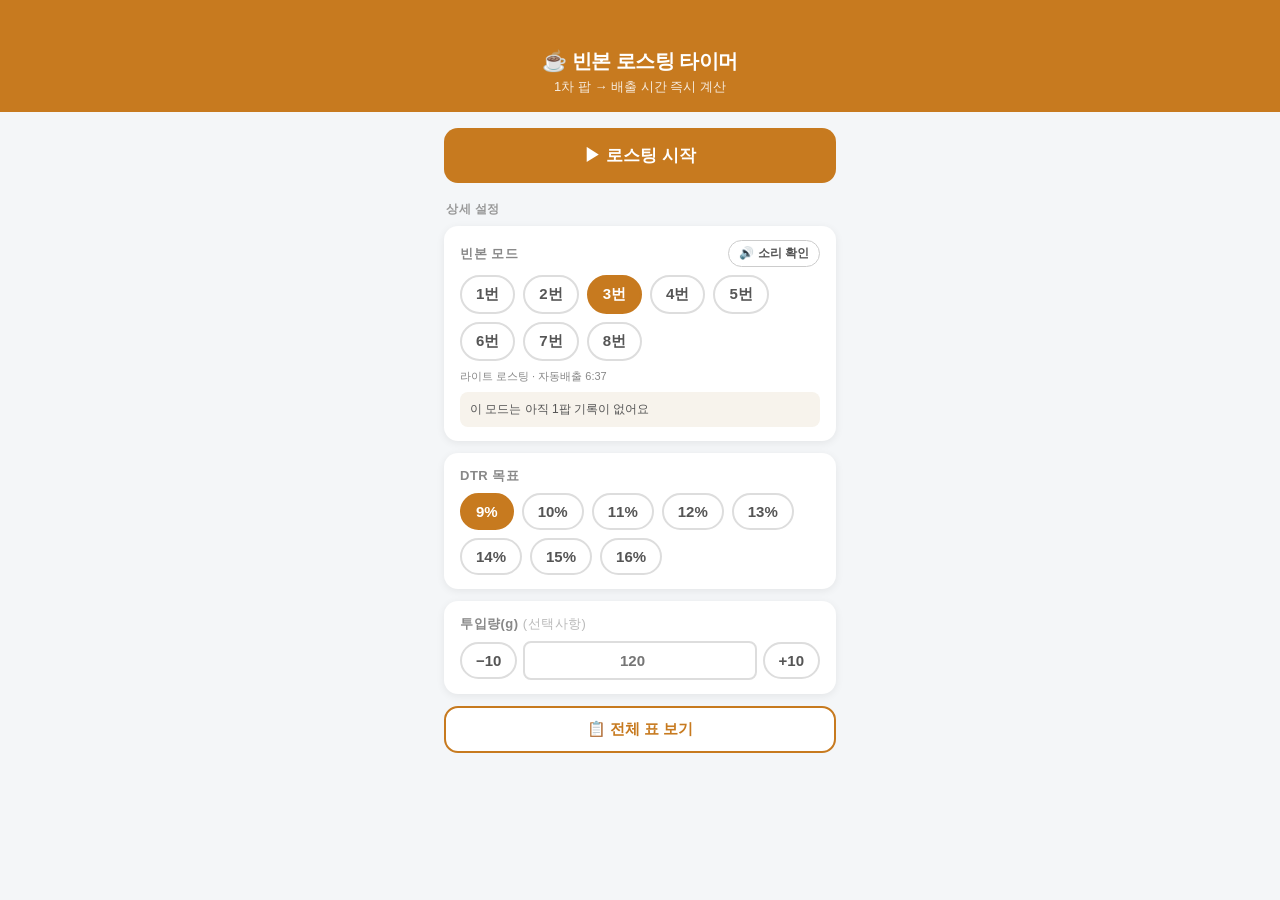
==== commit b3bd9dac: "빈본 화면 재배치·잔여시간 중심·예상 1팝 우선순위·자동배출 초과 경고, 계획이 타이머 변경 따라감, 정전기 무게 표시 Co-Authored-By: Claude Opus 5.5 <" ====
--- a/binbon_timer.html
+++ b/binbon_timer.html
@@ -98,6 +98,15 @@
 .pred-box b{color:#0d3c6e}
 .pred-src{font-size:11px;color:#6b86a3}
 .pred-warn{margin-top:4px;color:#b3261e;font-size:12px;font-weight:700}
+.set-sum{margin-top:8px;font-size:14px;font-weight:800;color:#333}
+.set-sum span{font-size:11px;color:#999;font-weight:600}
+.detail-lbl{margin:18px 2px 8px;font-size:12px;font-weight:800;color:#999;letter-spacing:.5px}
+.big2{display:grid;grid-template-columns:1fr 1fr;gap:8px;margin-bottom:12px}
+.big2>div{background:#fff;border-radius:14px;padding:10px 6px;text-align:center;box-shadow:0 2px 8px rgba(0,0,0,0.07)}
+.big2 .b2-l{font-size:12px;color:#777;font-weight:700}
+.big2 .b2-n{font-size:40px;font-weight:900;letter-spacing:-2px;color:#1a1a1a;line-height:1.1}
+.big2 .over .b2-n,.big2 .over .b2-l{color:#e05c00}
+.result-mini{text-align:center;font-size:12px;color:#888;margin:-4px 0 10px}
 .zone-note{margin-top:6px;font-size:14px;font-weight:800;color:#1565c0}
 .early-warn{margin:-4px 0 10px;text-align:center;font-size:12px;color:#b3261e}
 .realpop-row{display:flex;justify-content:flex-end;align-items:center;gap:6px;margin:-4px 2px 12px;font-size:11px;color:#999}
@@ -170,40 +179,55 @@
   return ae-rem;
 }
 let _predKey='',_predVal=null;
+function todayStr(){const d=new Date();return d.getFullYear()+'-'+String(d.getMonth()+1).padStart(2,'0')+'-'+String(d.getDate()).padStart(2,'0');}
 function predictPop(beanName,modeKey){
   const key=beanName+'|'+modeKey+'|'+roastsList.length;
   if(key===_predKey)return _predVal;
   _predKey=key;_predVal=null;
   if(!beanName)return null;
-  const f=beanFamily(beanName);
+  const f=beanFamily(beanName),ae=MODES[modeKey].autoEject;
   const mine=roastsList.filter(r=>roastInFamily(r,f));
-  const ok=mine.filter(r=>!r.pop_unreliable);
-  const same=ok.filter(r=>+r.mode===modeKey).map(roastPopElapsed).filter(x=>x!=null);
+  const ok=mine.filter(r=>!r.pop_unreliable&&roastPopElapsed(r)!=null);
+  const ord=a=>a.slice().sort((x,y)=>(x.date||'').localeCompare(y.date||'')||(+x.batch_no||0)-(+y.batch_no||0));
+  const same=ord(ok.filter(r=>+r.mode===modeKey));
+  const md=r=>{const p=String(r.date||'').split('-');return p.length===3?(+p[1])+'/'+(+p[2]):'';};
   let out=null;
-  if(same.length)out={min:Math.min(...same),max:Math.max(...same),n:same.length,src:`같은 생두·${modeKey}번 모드 ${same.length}회`+(f.multi?' (다른 구매분 포함)':'')};
-  else{
-    const oth=ok.filter(r=>MODES[+r.mode]).map(r=>({m:+r.mode,e:roastPopElapsed(r)})).filter(x=>x.e!=null);
-    if(oth.length){const es=oth.map(x=>x.e);out={min:Math.min(...es),max:Math.max(...es),n:oth.length,src:`같은 생두 다른 모드(${[...new Set(oth.map(x=>x.m))].sort().join('·')}번) ${oth.length}회 — 참고용`};}
+  if(same.length){
+    const last=same[same.length-1],els=same.map(roastPopElapsed),le=roastPopElapsed(last);
+    const isToday=last.date===todayStr();
+    out={point:le,min:isToday?le:Math.min(...els),max:isToday?le:Math.max(...els),n:same.length,
+      src:isToday?`방금 #${last.batch_no||''} (오늘 같은 생두·${modeKey}번)`:`최근 ${md(last)} 같은 생두·${modeKey}번`+(same.length>1?` · 전체 ${same.length}회 잔여 ${fmt(ae-Math.min(...els))}~${fmt(ae-Math.max(...els))}`:'')};
+  }else{
+    const oth=ok.map(r=>({m:+r.mode,e:roastPopElapsed(r)}));
+    if(oth.length){const es=oth.map(x=>x.e);out={point:null,min:Math.min(...es),max:Math.max(...es),n:oth.length,src:`같은 생두 다른 모드(${[...new Set(oth.map(x=>x.m))].sort().join('·')}번) 참고`};}
     else{
       const proc=procGroup(f.bean&&f.bean.process,beanName);
       const rows=popRows().filter(r=>r.m===modeKey&&r.proc===proc);
-      if(rows.length){const avg=MODES[modeKey].autoEject-popAvg(rows.map(r=>r.rem));out={min:Math.round(avg),max:Math.round(avg),n:rows.length,src:`${modeKey}번 모드·${proc} 평균 ${rows.length}회`};}
+      if(rows.length){const avg=Math.round(ae-popAvg(rows.map(r=>r.rem)));out={point:avg,min:avg,max:avg,n:rows.length,src:`${modeKey}번·${proc} 평균 ${rows.length}회`};}
     }
   }
-  // 주의: 이 생두(묶음)의 가짜 팝 · 1팝 소리 약함
   const warns=[];
   const fp=mine.filter(r=>r.false_pop);
   if(fp.length){const pts=[].concat(...fp.map(r=>(r.false_pop_times||[]).map(t=>'잔여 '+t))).concat(fp.map(r=>r.false_pop_note).filter(Boolean));
     warns.push(`가짜 팝 있었음 ${fp.length}회${pts.length?' — '+[...new Set(pts)].join(' · '):''}`);}
   const wp=mine.filter(r=>r.weak_pop).length;if(wp)warns.push(`1팝 소리 약함 ${wp}회`);
-  _predVal=out||warns.length?{...(out||{}),has:!!out,warns}:null;
+  const ov=mine.filter(r=>+r.mode===modeKey&&r.dtr_over_target);
+  _predVal=out||warns.length||ov.length?{...(out||{}),has:!!out,warns,overs:ov.map(r=>({t:+r.dtr_over_target,d:md(r)}))}:null;
   return _predVal;
+}
+/* 이 설정이 자동배출을 넘을지: 예상 1팝(가장 늦은 쪽)으로 낼 수 있는 최대 DTR, 지난 초과 기록 */
+function overWarn(p){
+  if(!p)return '';
+  const ae=MODES[S.modeKey].autoEject,out=[];
+  if(p.has){const lateRem=ae-(p.point!=null?p.point:p.max),mx=Math.floor(lateRem/ae*100);if(S.dtr>mx)out.push(`${S.modeKey}번 ${S.dtr}%는 자동배출을 넘을 수 있어요 (예상 최대 DTR ≈ ${mx}%)`);}
+  const o=(p.overs||[]).filter(x=>x.t<=S.dtr);if(o.length)out.push(`지난 ${o.map(x=>x.d+' '+S.modeKey+'번 '+x.t+'%').join(', ')}: 자동배출 초과였어요`);
+  return out.map(w=>`<div class="pred-warn">⚠ ${w} — 모드나 DTR을 바꿔 보세요</div>`).join('');
 }
 function predHtml(){
   const p=predictPop(S.beanName,S.modeKey);if(!p)return '';
   const ae=MODES[S.modeKey].autoEject;
-  const rng=p.has?(p.min===p.max?`경과 <b>${fmt(p.min)}</b> (잔여 ${fmt(ae-p.min)})`:`경과 <b>${fmt(p.min)} ~ ${fmt(p.max)}</b> (잔여 ${fmt(ae-p.min)} ~ ${fmt(ae-p.max)})`):'';
-  return `<div class="pred-box">${p.has?`🔔 예상 1팝 ${rng}<div class="pred-src">${p.src} · 30초 전부터 알려줌</div>`:''}${p.warns.map(w=>`<div class="pred-warn">⚠ ${w}</div>`).join('')}</div>`;
+  const rem=p.has?(p.point!=null?`<b>${fmt(ae-p.point)}</b>`:`<b>${fmt(ae-p.min)} ~ ${fmt(ae-p.max)}</b>`):'';
+  return `<div class="pred-box">${p.has?`🔔 예상 1팝 잔여 ${rem}<div class="pred-src">${p.src}</div>`:''}${p.warns.map(w=>`<div class="pred-warn">⚠ ${w}</div>`).join('')}${overWarn(p)}</div>`;
 }
 // 모드 아래: 프로세스별 평균 1팝 (신규 생두 참고용)
 function modePopHtml(){
@@ -243,7 +267,7 @@
   // 부모창(빈본 탭 계획)에서 다음 배치 값 넣기 — 시작 화면일 때만
   if(e.data.type==='plan_apply'){
     if(S.screen!=='setup')return;
-    const d=e.data;
+    const d=e.data;_setupKey=[d.bean_name,d.mode,d.dtr,d.input_g].join('|');
     if(d.bean_name&&beansList.some(b=>b.name===d.bean_name))S.beanName=d.bean_name;
     if(MODES[d.mode]){S.modeKey=d.mode;}
     if(d.dtr)S.dtr=+d.dtr;
@@ -259,6 +283,13 @@
 });
 
 // 로스팅 중 상태를 부모창(커피 로그)에 전달 → 다른 탭에서 상단 미니바로 표시
+let _setupKey='';
+function postSetup(){
+  if(window.parent===window||S.screen!=='setup')return;
+  const k=[S.beanName,S.modeKey,S.dtr,S.inputG].join('|');if(k===_setupKey)return;_setupKey=k;
+  window.parent.postMessage({type:'timer_setup',bean_name:S.beanName,mode:S.modeKey,dtr:S.dtr,input_g:S.inputG},'*');
+}
+function shortBean(n){const w=String(n||'').trim().split(/\s+/);if(w.length>1&&/^(케냐|에티오피아|콜롬비아|파나마|과테말라|코스타리카|페루|온두라스|에콰도르|르완다|브라질|엘살바도르|니카라과|부룬디|인도네시아|예멘)$/.test(w[0]))w.shift();return w.slice(0,(w[0]||'').length<=2||/^(AA|AB|PB|G1)$/i.test(w[1]||'')?2:1).join(' ');}
 function postTimerState(){
   if(window.parent===window)return;
   const ae=MODES[S.modeKey].autoEject;
@@ -493,6 +524,8 @@
     eject_time:ejSec!==null?(S.result&&S.result.over?'0:00':fmtRem(ejSec)):'',
     dtr_target:(S.result&&!S.result.over)?String(S.dtr):'',
     eject_auto:!!(S.result&&S.result.over),
+    dtr_over_target:(S.result&&S.result.over)?String(S.dtr):'',
+    bean_short:shortBean(S.beanName),
     false_pop:(S.falsePops||[]).length>0,
     false_pop_times:(S.falsePops||[]).map(e=>fmt(ae-e)),
     dtr_pct:dtr||'',
@@ -594,43 +627,14 @@
 
   if(S.screen==="setup"){
     hdr.style.background=color;
+    hdr.style.display=document.documentElement.classList.contains('embedded')?'none':'';
     hdrT.textContent="☕ 빈본 로스팅 타이머";
     hdrS.textContent="1차 팝 → 배출 시간 즉시 계산";
     const dtrList=MODE_DTRS[S.modeKey].list;
     app.innerHTML=`
-      <div class="sec">
-        <div class="lbl" style="display:flex;justify-content:space-between;align-items:center">빈본 모드<button class="snd-btn" onclick="soundCheck()">🔊 소리 확인</button></div>
-        <div class="btn-row">
-          ${Object.entries(MODES).map(([k,v])=>{
-            const c=GROUP_COLOR[MODE_DTRS[+k].group];
-            return `<button class="chip" style="${S.modeKey===+k?`background:${c};border-color:${c};color:#fff`:""}"
-              onclick="S.modeKey=${k};S.dtr=MODE_DTRS[${k}].list[0];render()">${v.label}</button>`;
-          }).join("")}
-        </div>
-        <div style="font-size:11px;color:#888;margin-top:8px">${group} 로스팅 · 자동배출 ${fmt(mode.autoEject)}</div>
-        ${modePopHtml()}
-      </div>
-      <div class="sec">
-        <div class="lbl">DTR 목표</div>
-        <div class="btn-row">
-          ${dtrList.map(d=>`
-            <button class="chip" style="${S.dtr===d?`background:${color};border-color:${color};color:#fff`:""}"
-              onclick="S.dtr=${d};render()">${d}%</button>`).join("")}
-        </div>
-      </div>
-      <div class="info-row">
-        <div class="info-card" style="border-top:3px solid ${color}">
-          <div class="info-val">${mode.label}</div>
-          <div class="info-lab">모드 (${fmt(mode.autoEject)})</div>
-        </div>
-        <div class="info-card" style="border-top:3px solid ${color}">
-          <div class="info-val">DTR ${S.dtr}%</div>
-          <div class="info-lab">${group}</div>
-        </div>
-      </div>
       ${beansList.length?`
       <div class="sec">
-        <div class="lbl">생두 선택 <span style="color:#bbb;font-weight:400">(선택사항)</span></div>
+        <div class="lbl">생두</div>
         <select style="width:100%;padding:9px 10px;border-radius:8px;border:2px solid #ddd;font-size:13px;font-weight:600;color:#333;background:#fff;font-family:inherit" onchange="selectBean(this)">
           <option value="">선택 안 함</option>
           ${(()=>{
@@ -652,9 +656,32 @@
           })()}
         </select>
         ${selectedSoldOut()?`<div style="margin-top:6px;padding:7px 10px;border-radius:8px;background:#fff3e0;color:#c05000;font-size:12px;font-weight:600">⚠ 재고가 소진된 생두예요.</div>`:''}
+        <div class="set-sum">${mode.label} · DTR ${S.dtr}% · ${S.inputG||120}g <span>(자동배출 ${fmt(mode.autoEject)})</span></div>
         ${predHtml()}
+      </div>`:``}
+      <button class="start-btn" style="background:${color}" onclick="doStart()">▶ 로스팅 시작</button>
+      <div class="detail-lbl">상세 설정</div>
+      <div class="sec">
+        <div class="lbl" style="display:flex;justify-content:space-between;align-items:center">빈본 모드<button class="snd-btn" onclick="soundCheck()">🔊 소리 확인</button></div>
+        <div class="btn-row">
+          ${Object.entries(MODES).map(([k,v])=>{
+            const c=GROUP_COLOR[MODE_DTRS[+k].group];
+            return `<button class="chip" style="${S.modeKey===+k?`background:${c};border-color:${c};color:#fff`:""}"
+              onclick="S.modeKey=${k};S.dtr=MODE_DTRS[${k}].list[0];render()">${v.label}</button>`;
+          }).join("")}
+        </div>
+        <div style="font-size:11px;color:#888;margin-top:8px">${group} 로스팅 · 자동배출 ${fmt(mode.autoEject)}</div>
+        ${modePopHtml()}
         ${beanPopHtml()}
-      </div>`:``}
+      </div>
+      <div class="sec">
+        <div class="lbl">DTR 목표</div>
+        <div class="btn-row">
+          ${dtrList.map(d=>`
+            <button class="chip" style="${S.dtr===d?`background:${color};border-color:${color};color:#fff`:""}"
+              onclick="S.dtr=${d};render()">${d}%</button>`).join("")}
+        </div>
+      </div>
       <div class="sec">
         <div class="lbl">투입량(g) <span style="color:#bbb;font-weight:400">(선택사항)</span></div>
         <div style="display:flex;gap:6px;align-items:center">
@@ -667,16 +694,14 @@
       </div>
       <button class="table-btn" style="border-color:${color};color:${color}" onclick="toggleTable()">
         📋 ${S.showTable?"표 닫기":"전체 표 보기"}</button>
-      <button class="start-btn" style="background:${color}" onclick="doStart()">▶ 로스팅 시작</button>
-
     `;
   } else {
     // ── 로스팅 화면 ──
     const zone=inPopZone();
     const hdrBg=S.popElapsed!==null?(S.result?.over?"#e05c00":color):(zone?"#1565c0":"#333");
-    hdr.style.background=hdrBg;
-    hdrT.textContent=S.popElapsed===null?(zone?"🔔 1팝 예상 구간":"🔥 로스팅 중..."):(S.result?.over?"⚠ 자동배출 초과":"✅ 배출 시간");
-    hdrS.textContent=`${mode.label} · DTR ${S.dtr}% · ${group}`;
+    hdr.style.background=hdrBg;hdr.style.display='';
+    hdrT.textContent=`🔥 ${shortBean(S.beanName)||'로스팅'} · ${S.modeKey}-${S.dtr}`;
+    hdrS.textContent=S.popElapsed===null?(zone?"🔔 1팝 예상 구간":"로스팅 중"):(S.result?.over?"⚠ 자동배출 초과":"✅ 1팝 → 배출 대기");
     const remDisplay=Math.max(0,mode.autoEject-S.elapsed);
 
     // 1차팝 하이라이트 행
@@ -691,11 +716,7 @@
       const rc=r.over?"#e05c00":color;
       const rs=r.over?`+${fmt(Math.abs(r.rem))}`:fmt(r.rem);
       resultHtml=`
-        <div class="result-box" style="background:${r.over?"#fff5f0":"#fff"};border-color:${rc}">
-          <div class="result-title">${r.over?"⚠ 자동배출 초과 — 강제배출 불가":"배출 잔여시간 (빈본 표시)"}</div>
-          <div class="result-main" style="color:${rc}">${rs}</div>
-          <div class="result-sub">발달시간 <b>${r.dev}초</b> · 배출 경과 <b>${fmt(r.ejSec)}</b></div>
-        </div>
+        <div class="result-mini">${r.over?`⚠ 목표 DTR ${S.dtr}%는 자동배출을 넘어요 — 자동배출에 나옴`:`발달시간 ${r.dev}초`}</div>
         ${!r.over?`
         <div class="cd-box" style="background:${S.countdownDone?"#e8f5e9":"#fffde7"};border-color:${S.countdownDone?"#4caf50":"#ffc107"}">
           ${S.countdownDone
@@ -708,12 +729,12 @@
       <div class="timer-box">
         <div class="remain-lbl-main">빈본 잔여시간</div>
         <div class="remain-num">${fmt(remDisplay)}</div>
-        <div class="elapsed-lbl">경과 <b>${fmt(S.elapsed)}</b></div>
-        ${S.popElapsed===null&&S.predRun?`<div class="zone-note" style="color:${zone?'#1565c0':'#999'}">${zone?'🔔 ':''}1팝 예상 경과 ${S.predRun.min===S.predRun.max?fmt(S.predRun.min):fmt(S.predRun.min)+'~'+fmt(S.predRun.max)}</div>`:''}
+        ${S.popElapsed===null&&S.predRun?`<div class="zone-note" style="color:${zone?'#1565c0':'#999'}">${zone?'🔔 ':''}1팝 예상 잔여 ${S.predRun.point!=null?fmt(mode.autoEject-S.predRun.point)+' 쯤':fmt(mode.autoEject-S.predRun.min)+'~'+fmt(mode.autoEject-S.predRun.max)}</div>`:''}
       </div>
       ${S.popElapsed===null
         ?`<button class="pop-btn" style="background:${color};box-shadow:0 4px 16px ${color}55" onclick="handlePop()">🔊 1차 팝!</button>`
-        :`<div class="pop-info">1차 팝: 경과 <b>${fmt(S.popElapsed)}</b> / 잔여 ≈ <b>${fmt(mode.autoEject-S.popElapsed)}</b></div>`}
+        :`<div class="big2"><div><div class="b2-l">1팝 잔여</div><div class="b2-n">${fmt(mode.autoEject-S.popElapsed)}</div></div>
+           <div class="${S.result&&S.result.over?'over':''}"><div class="b2-l">${S.result&&S.result.over?'자동배출 초과':'배출 잔여'}</div><div class="b2-n">${S.result?(S.result.over?'0:00':fmt(S.result.rem)):'…'}</div></div></div>`}
       ${S.earlyWarn?`<div class="early-warn">예상보다 빠름 — 가짜 팝일 수 있음</div>`:''}
       ${resultHtml}
       ${S.popElapsed!==null&&!S.countdownDone?(()=>{const lk=realPopLockLeft();const n=(S.falsePops||[]).length;
@@ -766,7 +787,7 @@
 
 // 화면을 다시 그릴 때마다 부모창 미니바에도 상태 전달
 const _renderBase=render;
-render=function(){_renderBase();postTimerState();};
+render=function(){_renderBase();postTimerState();postSetup();};
 
 render();
 </script>
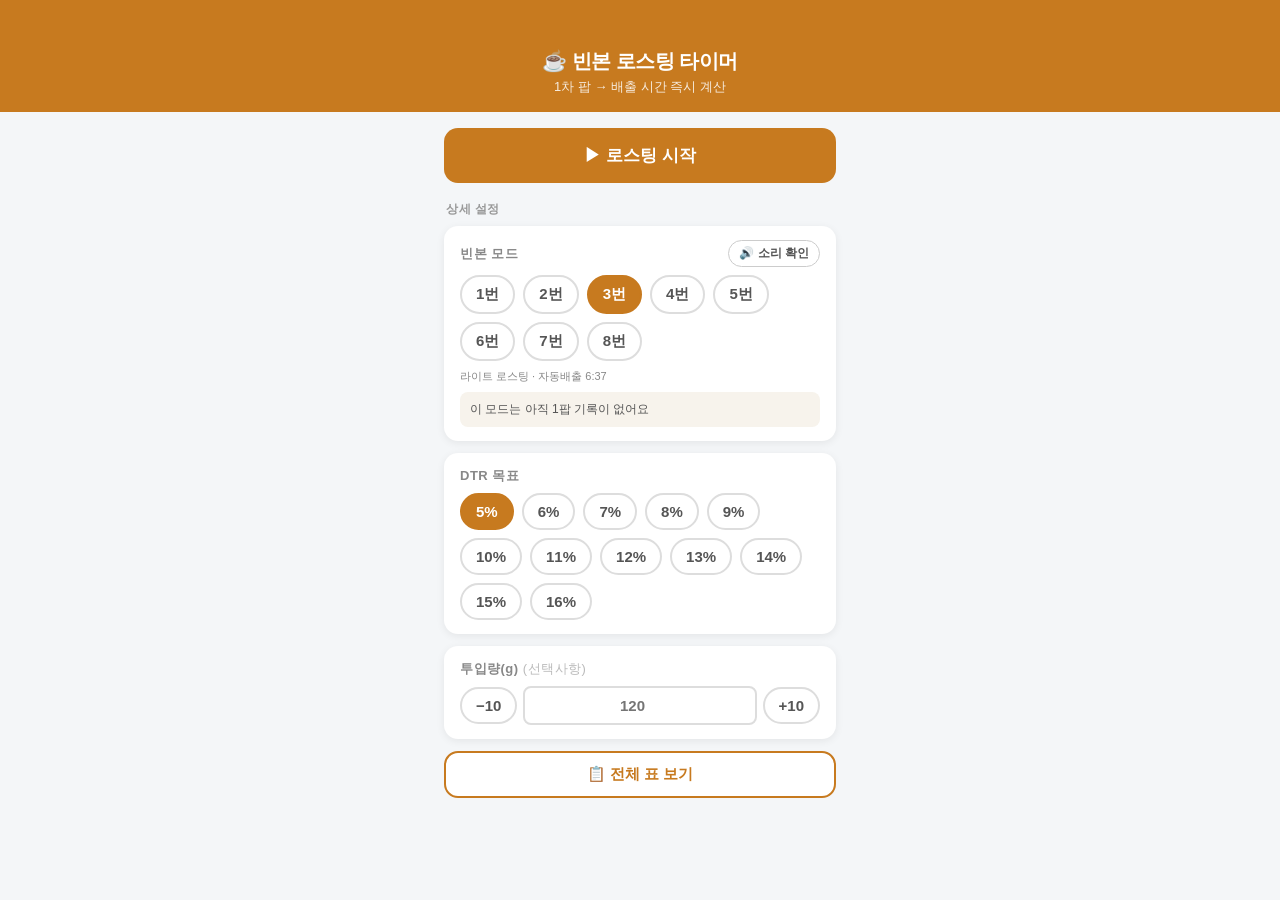
==== commit ae0ae8e2: "배출시간 방식 로스팅, 최근 기록(손실·맛), 계획에 배출시간, 1~5번 DTR 5~10% Co-Authored-By: Claude Opus 5.5 <noreply@anthropi" ====
--- a/binbon_timer.html
+++ b/binbon_timer.html
@@ -56,6 +56,16 @@
 .reset-btn { width:100%; padding:14px; border-radius:14px; background:#eee; color:#444; font-size:17px; font-weight:700; border:none; cursor:pointer; font-family:inherit; margin-top:4px; }
 /* 인라인 표 — 다열 공용 (설정 모달 / 로스팅 인라인) */
 .inline-table-wrap { overflow-x:auto; margin:0 -2px; }
+.ej-tog{display:flex;gap:6px;margin-top:8px}.ej-tog button{flex:1;padding:7px;border-radius:8px;border:2px solid #ddd;background:#fff;font-size:12px;font-weight:700;color:#777;font-family:inherit}
+.ej-tog button.on{border-color:#7A3B10;background:#7A3B10;color:#fff}
+.ej-row{display:flex;align-items:center;gap:8px;margin-top:8px;justify-content:center}.ej-row b{font-size:18px;color:#333}
+.ej-row button{padding:7px 12px;border-radius:8px;border:1.5px solid #ccc;background:#fff;font-size:13px;font-weight:700;font-family:inherit}
+.ej-row.sm{margin:4px 0 8px}.ej-row.sm b{font-size:14px}.ej-row.sm button{padding:4px 9px;font-size:12px}
+.ej-dtr{font-size:12px;color:#999}
+.ej-hist{margin-top:8px;background:#faf7f4;border-radius:8px;padding:6px 8px}.eh-r{display:flex;flex-wrap:wrap;gap:2px 8px;font-size:11px;color:#555;padding:3px 0;border-top:1px solid #eee}
+.eh-r:first-of-type{border-top:none}.eh-d{font-weight:700;color:#333}.eh-t{color:#7A3B10}
+.ej-none{margin-top:8px;font-size:11px;color:#999}.pop-dev{text-align:center;font-size:11px;color:#c05000;margin:-4px 0 8px}
+.itbl.ejt{width:100%}.itbl.ejt th{background:#7A3B10;color:#fff}.itbl.ejt td{text-align:center;font-size:13px;padding:5px}.itbl.ejt tr.is-hit td{background:#fff3e0;font-weight:700}
 .itbl { width:100%; border-collapse:collapse; font-size:10px; }
 .itbl th { padding:5px 2px; text-align:center; color:#fff; font-size:9px; font-weight:700; border-right:1px solid rgba(255,255,255,0.2); }
 .itbl th:last-child { border-right:none; }
@@ -256,6 +266,60 @@
   }).join('');
   return `<div class="pop-hist"><div class="ph-title">이 생두의 지난 1팝 (빈본 잔여 · ${proc})</div>${curHtml}${others?`<div class="ph-other">다른 모드: ${others}</div>`:''}</div>`;
 }
+/* ── 배출시간 방식 (2026-11-08) ──
+   같은 생두(같은 묶음)+같은 모드로 볶은 적 있으면 '배출 잔여 시간'을 목표로 볶음 (처음이면 DTR 방식).
+   처음 목표 = 최근 3번 배출 평균, 예상 DTR = 같은 생두·모드 1팝 평균 기준 */
+let roastTastes={};
+function mdOf(d){const p=String(d||'').split('-');return p.length===3?(+p[1])+'/'+(+p[2]):'';}
+function roastEjRem(r){const m=+r.mode;if(!MODES[m]||!r.eject_time)return null;const ae=MODES[m].autoEject,t=_sec(r.eject_time);if(t===null)return null;
+  const rem=r.time_basis==='진행'?ae-t:t;return rem>=0&&rem<ae?rem:null;}
+function sameHist(){if(!S.beanName)return [];const f=beanFamily(S.beanName);
+  return roastsList.filter(r=>roastInFamily(r,f)&&+r.mode===S.modeKey).sort((x,y)=>(y.date||'').localeCompare(x.date||'')||(+y.batch_no||0)-(+x.batch_no||0));}
+function sameHistPops(){return sameHist().filter(r=>!r.pop_unreliable).map(roastPopElapsed).filter(x=>x!=null);}
+function avgPopEl(){const a=sameHistPops();return a.length?popAvg(a):null;}
+function ejDefault(){const a=sameHist().map(roastEjRem).filter(x=>x!=null).slice(0,3);return a.length?Math.round(a.reduce((s,x)=>s+x,0)/a.length):null;}
+function ejDtr(popEl,rem){const ae=MODES[S.modeKey].autoEject,ej=ae-(rem==null?S.ejRem:rem);if(popEl==null||ej<=popEl)return null;return (ej-popEl)/ej*100;}
+let _ejKey='';
+function syncEjMode(){const k=S.beanName+'|'+S.modeKey;if(k===_ejKey)return;_ejKey=k;
+  const d=ejDefault();if(d==null){S.ejMode='dtr';S.ejRem=null;}else{S.ejMode='time';S.ejRem=d;}}
+function setEjMode(m){S.ejMode=m;if(m==='time'&&S.ejRem==null)S.ejRem=ejDefault()??30;render();}
+function adjEj(d){
+  const ae=MODES[S.modeKey].autoEject,minRem=0,maxRem=ae-(S.popElapsed!=null?S.popElapsed+5:30);
+  S.ejRem=Math.min(maxRem,Math.max(minRem,(S.ejRem||0)-d));   // −5초 = 잔여 숫자 5초 줄임
+  if(S.screen==='running'&&S.popElapsed!==null&&!S.countdownDone)startEjectCountdown();else render();
+}
+function ejRowHtml(popEl,sm){
+  const d=ejDtr(popEl);
+  return `<div class="ej-row${sm?' sm':''}"><button onclick="adjEj(5)">−5초</button><b>배출 ${fmt(S.ejRem)}</b><button onclick="adjEj(-5)">+5초</button>${d!=null?`<span class="ej-dtr">· DTR ${d.toFixed(1)}%</span>`:''}</div>`;
+}
+function histHtml(){
+  if(!S.beanName)return '';
+  const h=sameHist().slice(0,5);
+  if(!h.length)return `<div class="ej-none">이 생두는 ${S.modeKey}번 모드로 처음이에요 — DTR 방식</div>`;
+  const ae=MODES[S.modeKey].autoEject;
+  return `<div class="ej-hist"><div class="ph-title">최근 ${S.modeKey}번 기록 (잔여 기준)</div>`+h.map(r=>{const pe=roastPopElapsed(r),er=roastEjRem(r);
+    return `<div class="eh-r"><span class="eh-d">${mdOf(r.date)}</span><span>1팝 ${pe!=null?fmt(ae-pe):'-'}</span><span>배출 ${er!=null?fmt(er):'-'}</span><span>DTR ${r.dtr_pct||'-'}</span><span>손실 ${r.loss_pct?r.loss_pct+'%':'-'}</span><span class="eh-t">${roastTastes[r.id]||''}</span></div>`;}).join('')+'</div>';
+}
+function ejSetupHtml(){
+  syncEjMode();
+  const has=sameHist().length>0||S.ejMode==='time';
+  if(!has)return histHtml();
+  return `<div class="ej-tog"><button class="${S.ejMode==='time'?'on':''}" onclick="setEjMode('time')">배출시간 방식</button><button class="${S.ejMode!=='time'?'on':''}" onclick="setEjMode('dtr')">DTR 방식</button></div>`
+    +(S.ejMode==='time'?ejRowHtml(avgPopEl()):'')+histHtml();
+}
+// 배출시간 표: 목표를 가운데로 5줄
+function buildEjTableHtml(popEl){
+  const ae=MODES[S.modeKey].autoEject,c=S.ejRem;
+  const rows=[c+10,c+5,c,c-5,c-10].filter(r=>r>=0&&r<ae);
+  return `<table class="itbl ejt"><thead><tr><th>배출 잔여<br><span style="font-size:8px;opacity:.8">(경과)</span></th><th>DTR<br><span style="font-size:8px;opacity:.8">${S.popElapsed!=null?'실제 1팝':'평균 1팝'} 기준</span></th><th>발달</th></tr></thead><tbody>`+
+    rows.map(r=>{const d=ejDtr(popEl,r),ej=ae-r;return `<tr class="${r===c?'is-hit':''}"><td><b>${fmt(r)}</b> <small>(${fmt(ej)})</small>${r===c?' ★':''}</td><td>${d!=null?d.toFixed(1)+'%':'-'}</td><td>${popEl!=null&&ej>popEl?Math.round(ej-popEl)+'초':'-'}</td></tr>`;}).join('')+'</tbody></table>';
+}
+function ejOn(){return S.ejMode==='time'&&S.ejRem!=null;}
+function popDevNote(){
+  const r=S.popRange;if(!r||S.popElapsed==null)return '';
+  const p=S.popElapsed,d=p<r[0]-15?p-r[0]:p>r[1]+15?p-r[1]:0;
+  return d?`<div class="pop-dev">1팝이 평소(${fmt(MODES[S.modeKey].autoEject-r[0])}~${fmt(MODES[S.modeKey].autoEject-r[1])})보다 ${Math.abs(d)}초 ${d<0?'빠름':'늦음'}</div>`:'';
+}
 window.addEventListener('message',function(e){
   if(!e.data)return;
   // 상단 미니바(부모창)의 1차 팝 버튼
@@ -267,17 +331,21 @@
   // 부모창(빈본 탭 계획)에서 다음 배치 값 넣기 — 시작 화면일 때만
   if(e.data.type==='plan_apply'){
     if(S.screen!=='setup')return;
-    const d=e.data;_setupKey=[d.bean_name,d.mode,d.dtr,d.input_g].join('|');
+    const d=e.data;_setupKey=[d.bean_name,d.mode,d.dtr,d.input_g,d.ej!=null&&d.ej!==''?+d.ej:null].join('|');
     if(d.bean_name&&beansList.some(b=>b.name===d.bean_name))S.beanName=d.bean_name;
     if(MODES[d.mode]){S.modeKey=d.mode;}
     if(d.dtr)S.dtr=+d.dtr;
     if(d.input_g)S.inputG=String(d.input_g);
     S.planLabel=d.label||'';
+    _ejKey='';syncEjMode();
+    if(d.ej!=null&&d.ej!==''){S.ejMode='time';S.ejRem=+d.ej;}else if(d.dtr)S.ejMode='dtr';
     render();return;
   }
   if(e.data.type!=='beans_list')return;
   beansList=e.data.beans||[];
+  if(e.data.roasts&&e.data.roasts.length!==roastsList.length)_ejKey='';
   if(e.data.roasts)roastsList=e.data.roasts;
+  if(e.data.tastes)roastTastes=e.data.tastes;
   _popRows=null;  // 생두/로스팅 목록이 바뀌면 1팝 통계 다시 계산
   if(S.screen==='setup')render();
 });
@@ -286,15 +354,16 @@
 let _setupKey='';
 function postSetup(){
   if(window.parent===window||S.screen!=='setup')return;
-  const k=[S.beanName,S.modeKey,S.dtr,S.inputG].join('|');if(k===_setupKey)return;_setupKey=k;
-  window.parent.postMessage({type:'timer_setup',bean_name:S.beanName,mode:S.modeKey,dtr:S.dtr,input_g:S.inputG},'*');
+  const ej=ejOn()?S.ejRem:null;
+  const k=[S.beanName,S.modeKey,S.dtr,S.inputG,ej].join('|');if(k===_setupKey)return;_setupKey=k;
+  window.parent.postMessage({type:'timer_setup',bean_name:S.beanName,mode:S.modeKey,dtr:S.dtr,input_g:S.inputG,ej},'*');
 }
 function shortBean(n){const w=String(n||'').trim().split(/\s+/);if(w.length>1&&/^(케냐|에티오피아|콜롬비아|파나마|과테말라|코스타리카|페루|온두라스|에콰도르|르완다|브라질|엘살바도르|니카라과|부룬디|인도네시아|예멘)$/.test(w[0]))w.shift();return w.slice(0,(w[0]||'').length<=2||/^(AA|AB|PB|G1)$/i.test(w[1]||'')?2:1).join(' ');}
 function postTimerState(){
   if(window.parent===window)return;
   const ae=MODES[S.modeKey].autoEject;
   window.parent.postMessage({type:'timer_state',
-    active:S.screen!=='setup',mode:MODES[S.modeKey].label,dtr:S.dtr,
+    active:S.screen!=='setup',mode:MODES[S.modeKey].label,dtr:S.dtr,ejt:ejOn()?fmt(S.ejRem):'',
     remain:Math.max(0,ae-S.elapsed),popped:S.popElapsed!==null,
     over:!!(S.result&&S.result.over),countdown:S.countdown,countdownDone:S.countdownDone,
     zone:inPopZone(),realLock:S.popElapsed!==null?realPopLockLeft():0},'*');
@@ -324,11 +393,11 @@
 };
 // 모드별 DTR 선택 목록 (2026-08-24 확정: 원두종류 대신 모드+DTR로만 구성)
 const MODE_DTRS = {
-  1:{group:"라이트",list:[9,10,11,12,13,14,15,16]},      // 2026-11-04: 9% 추가, 17%↑ 삭제
-  2:{group:"라이트",list:[9,10,11,12,13,14,15,16]},             // 2026-11-07: 9% 추가
-  3:{group:"라이트",list:[9,10,11,12,13,14,15,16]},             // 2026-11-07: 9% 추가
-  4:{group:"미디움",list:[12,13,14,15,16,17,18,19]},            // 2026-11-07: 12~19 1%씩
-  5:{group:"미디움",list:[13,14,15,16,17,18,19,20]},            // 2026-11-07: 13~20 1%씩
+  1:{group:"라이트",list:[5,6,7,8,9,10,11,12,13,14,15,16]},      // 2026-11-04: 9% 추가, 17%↑ 삭제
+  2:{group:"라이트",list:[5,6,7,8,9,10,11,12,13,14,15,16]},             // 2026-11-07: 9% 추가
+  3:{group:"라이트",list:[5,6,7,8,9,10,11,12,13,14,15,16]},             // 2026-11-07: 9% 추가
+  4:{group:"미디움",list:[5,6,7,8,9,10,12,13,14,15,16,17,18,19]},            // 2026-11-07: 12~19 1%씩
+  5:{group:"미디움",list:[5,6,7,8,9,10,13,14,15,16,17,18,19,20]},            // 2026-11-07: 13~20 1%씩
   6:{group:"미디움",list:[15,16,17,18,19,20,22,24]},            // 2026-11-07: 15~20 + 22·24, 다크→미디움
   7:{group:"다크",list:[18,20,22,24,26,28]},             // 2026-11-04: 18% 추가, 30%↑ 삭제
   8:{group:"다크",list:[20,22,24,26,28,30,32,34]},       // 2026-11-04: 20% 추가, 35% 삭제
@@ -348,7 +417,7 @@
 };
 let S={screen:"setup",modeKey:3,dtr:MODE_DTRS[3].list[0],
   elapsed:0,popElapsed:null,result:null,countdown:null,countdownDone:false,showTable:false,
-  beanName:'',inputG:'',outputG:'100'};
+  beanName:'',inputG:'',outputG:'100',ejMode:'dtr',ejRem:null};
 let timerIv=null,cdIv=null,startTime=null,audioCtx=null,wakeLock=null;
 
 async function requestWakeLock(){
@@ -428,7 +497,8 @@
 function doStart(){
   clearInterval(timerIv);clearInterval(cdIv);
   Object.assign(S,{elapsed:0,popElapsed:null,result:null,countdown:null,countdownDone:false,showTable:false,screen:"running",
-    falsePops:[],popAt:0,zoneAlerted:false,earlyWarn:false,predRun:_predVal&&_predVal.has?_predVal:null});
+    falsePops:[],popAt:0,zoneAlerted:false,earlyWarn:false,predRun:_predVal&&_predVal.has?_predVal:null,
+    avgPopRun:avgPopEl(),popRange:(a=>a.length?[Math.min(...a),Math.max(...a)]:null)(sameHistPops())});
   startTime=Date.now();
   unlockAudio();   // 무음 모드에서도 알림 소리 (버튼 누른 순간에만 켤 수 있음)
   timerIv=setInterval(()=>{S.elapsed=Math.floor((Date.now()-startTime)/1000);zoneTick();render();},200);
@@ -456,7 +526,8 @@
 function startEjectCountdown(){
   clearInterval(cdIv);S.countdown=null;S.countdownDone=false;
   const ae=MODES[S.modeKey].autoEject;
-  S.result=calcEject(S.popElapsed,S.dtr,ae);
+  if(ejOn()){const ej=ae-S.ejRem;S.result={ejSec:ej,dev:ej-S.popElapsed,rem:S.ejRem,over:false,time:true};}
+  else S.result=calcEject(S.popElapsed,S.dtr,ae);
   if(!S.result.over){
     const target=S.result.ejSec;
     cdIv=setInterval(()=>{
@@ -493,7 +564,7 @@
   const ejSec=S.result?S.result.ejSec:null;
   let dtr=null,loss=null;
   if(popSec!==null&&S.result){
-    dtr=S.result.over?((ae-popSec)/ae*100).toFixed(1):String(S.dtr);  // 목표대로면 목표값, 자동배출이면 1팝 잔여÷자동배출
+    dtr=S.result.time?((ejSec-popSec)/ejSec*100).toFixed(1):S.result.over?((ae-popSec)/ae*100).toFixed(1):String(S.dtr);  // 목표대로면 목표값, 자동배출이면 1팝 잔여÷자동배출
   }
   const ig=parseFloat(S.inputG)||0;
   const og=parseFloat(S.outputG)||0;
@@ -522,7 +593,8 @@
     pop_time:popSec!==null?fmtRem(popSec):'',
     // 목표가 자동배출을 넘으면(over) 자동배출 시점(잔여 0:00)에 나온 것 — 예전엔 음수가 양수로 뒤집혀 기록됐음
     eject_time:ejSec!==null?(S.result&&S.result.over?'0:00':fmtRem(ejSec)):'',
-    dtr_target:(S.result&&!S.result.over)?String(S.dtr):'',
+    dtr_target:(S.result&&!S.result.over&&!S.result.time)?String(S.dtr):'',
+    eject_target:S.result&&S.result.time?fmt(S.ejRem):'',
     eject_auto:!!(S.result&&S.result.over),
     dtr_over_target:(S.result&&S.result.over)?String(S.dtr):'',
     bean_short:shortBean(S.beanName),
@@ -614,11 +686,11 @@
       <div class="modal-overlay" onclick="if(event.target===this)toggleTable()">
         <div class="modal">
           <div class="modal-header">
-            <div class="modal-title" style="color:${color}">${mode.label}번 · ${group} · DTR ${S.dtr}% 선택중</div>
+            <div class="modal-title" style="color:${color}">${mode.label} · ${group} · ${ejOn()?'배출 '+fmt(S.ejRem):'DTR '+S.dtr+'%'} 선택중</div>
             <div class="modal-close" onclick="toggleTable()">✕</div>
           </div>
           <div class="modal-meta">자동배출 ${fmt(mode.autoEject)} · 남은시간 기준 · 괄호=경과 · ★=선택된 DTR</div>
-          ${buildTableHtml(null)}
+          ${ejOn()?buildEjTableHtml(avgPopEl()):buildTableHtml(null)}
         </div>
       </div>`;
   } else {
@@ -656,7 +728,7 @@
           })()}
         </select>
         ${selectedSoldOut()?`<div style="margin-top:6px;padding:7px 10px;border-radius:8px;background:#fff3e0;color:#c05000;font-size:12px;font-weight:600">⚠ 재고가 소진된 생두예요.</div>`:''}
-        <div class="set-sum">${mode.label} · DTR ${S.dtr}% · ${S.inputG||120}g <span>(자동배출 ${fmt(mode.autoEject)})</span></div>
+        ${(()=>{const ej=ejSetupHtml();return `<div class="set-sum">${mode.label} · ${ejOn()?'배출 '+fmt(S.ejRem):'DTR '+S.dtr+'%'} · ${S.inputG||120}g <span>(자동배출 ${fmt(mode.autoEject)})</span></div>${ej}`;})()}
         ${predHtml()}
       </div>`:``}
       <button class="start-btn" style="background:${color}" onclick="doStart()">▶ 로스팅 시작</button>
@@ -674,7 +746,7 @@
         ${modePopHtml()}
         ${beanPopHtml()}
       </div>
-      <div class="sec">
+      <div class="sec"${ejOn()?' style="display:none"':''}>
         <div class="lbl">DTR 목표</div>
         <div class="btn-row">
           ${dtrList.map(d=>`
@@ -700,7 +772,7 @@
     const zone=inPopZone();
     const hdrBg=S.popElapsed!==null?(S.result?.over?"#e05c00":color):(zone?"#1565c0":"#333");
     hdr.style.background=hdrBg;hdr.style.display='';
-    hdrT.textContent=`🔥 ${shortBean(S.beanName)||'로스팅'} · ${S.modeKey}-${S.dtr}`;
+    hdrT.textContent=`🔥 ${shortBean(S.beanName)||'로스팅'} · ${S.modeKey}-${ejOn()?'배출'+fmt(S.ejRem):S.dtr}`;
     hdrS.textContent=S.popElapsed===null?(zone?"🔔 1팝 예상 구간":"로스팅 중"):(S.result?.over?"⚠ 자동배출 초과":"✅ 1팝 → 배출 대기");
     const remDisplay=Math.max(0,mode.autoEject-S.elapsed);
 
@@ -716,7 +788,8 @@
       const rc=r.over?"#e05c00":color;
       const rs=r.over?`+${fmt(Math.abs(r.rem))}`:fmt(r.rem);
       resultHtml=`
-        <div class="result-mini">${r.over?`⚠ 목표 DTR ${S.dtr}%는 자동배출을 넘어요 — 자동배출에 나옴`:`발달시간 ${r.dev}초`}</div>
+        ${r.time?`<div class="result-mini">현재 목표 DTR <b>${(ejDtr(S.popElapsed)||0).toFixed(1)}%</b> · 발달 ${r.dev}초</div>${!S.countdownDone?ejRowHtml(S.popElapsed,true):''}`
+          :`<div class="result-mini">${r.over?`⚠ 목표 DTR ${S.dtr}%는 자동배출을 넘어요 — 자동배출에 나옴`:`발달시간 ${r.dev}초`}</div>`}
         ${!r.over?`
         <div class="cd-box" style="background:${S.countdownDone?"#e8f5e9":"#fffde7"};border-color:${S.countdownDone?"#4caf50":"#ffc107"}">
           ${S.countdownDone
@@ -735,13 +808,15 @@
         ?`<button class="pop-btn" style="background:${color};box-shadow:0 4px 16px ${color}55" onclick="handlePop()">🔊 1차 팝!</button>`
         :`<div class="big2"><div><div class="b2-l">1팝 잔여</div><div class="b2-n">${fmt(mode.autoEject-S.popElapsed)}</div></div>
            <div class="${S.result&&S.result.over?'over':''}"><div class="b2-l">${S.result&&S.result.over?'자동배출 초과':'배출 잔여'}</div><div class="b2-n">${S.result?(S.result.over?'0:00':fmt(S.result.rem)):'…'}</div></div></div>`}
+      ${S.popElapsed===null&&ejOn()?ejRowHtml(S.avgPopRun,true):''}
       ${S.earlyWarn?`<div class="early-warn">예상보다 빠름 — 가짜 팝일 수 있음</div>`:''}
+      ${popDevNote()}
       ${resultHtml}
       ${S.popElapsed!==null&&!S.countdownDone?(()=>{const lk=realPopLockLeft();const n=(S.falsePops||[]).length;
         return `<div class="realpop-row">${n?`가짜 ${n}번 · `:''}가짜였으면 <button class="realpop-btn" ${lk?'disabled':''} onclick="handleRealPop()">${lk?lk+'…':'진짜 1팝'}</button></div>`;})():''}
       <div class="sec" style="padding:12px 10px;margin-bottom:12px">
-        <div class="lbl" style="margin-bottom:6px">📋 ${mode.label}번 · ${group} · DTR ${S.dtr}% 기준표</div>
-        ${buildTableHtml(hitRemain,getDisplayDtrs(MODE_DTRS[S.modeKey].list,S.dtr))}
+        <div class="lbl" style="margin-bottom:6px">📋 ${mode.label} · ${group} · ${ejOn()?'배출 '+fmt(S.ejRem):'DTR '+S.dtr+'%'} 기준표</div>
+        ${ejOn()?buildEjTableHtml(S.popElapsed!==null?S.popElapsed:S.avgPopRun):buildTableHtml(hitRemain,getDisplayDtrs(MODE_DTRS[S.modeKey].list,S.dtr))}
       </div>
       ${S.countdownDone||S.result?.over?`
       <div style="background:#fff;border-radius:14px;padding:14px 16px;margin-bottom:12px;box-shadow:0 2px 8px rgba(0,0,0,0.07)">
